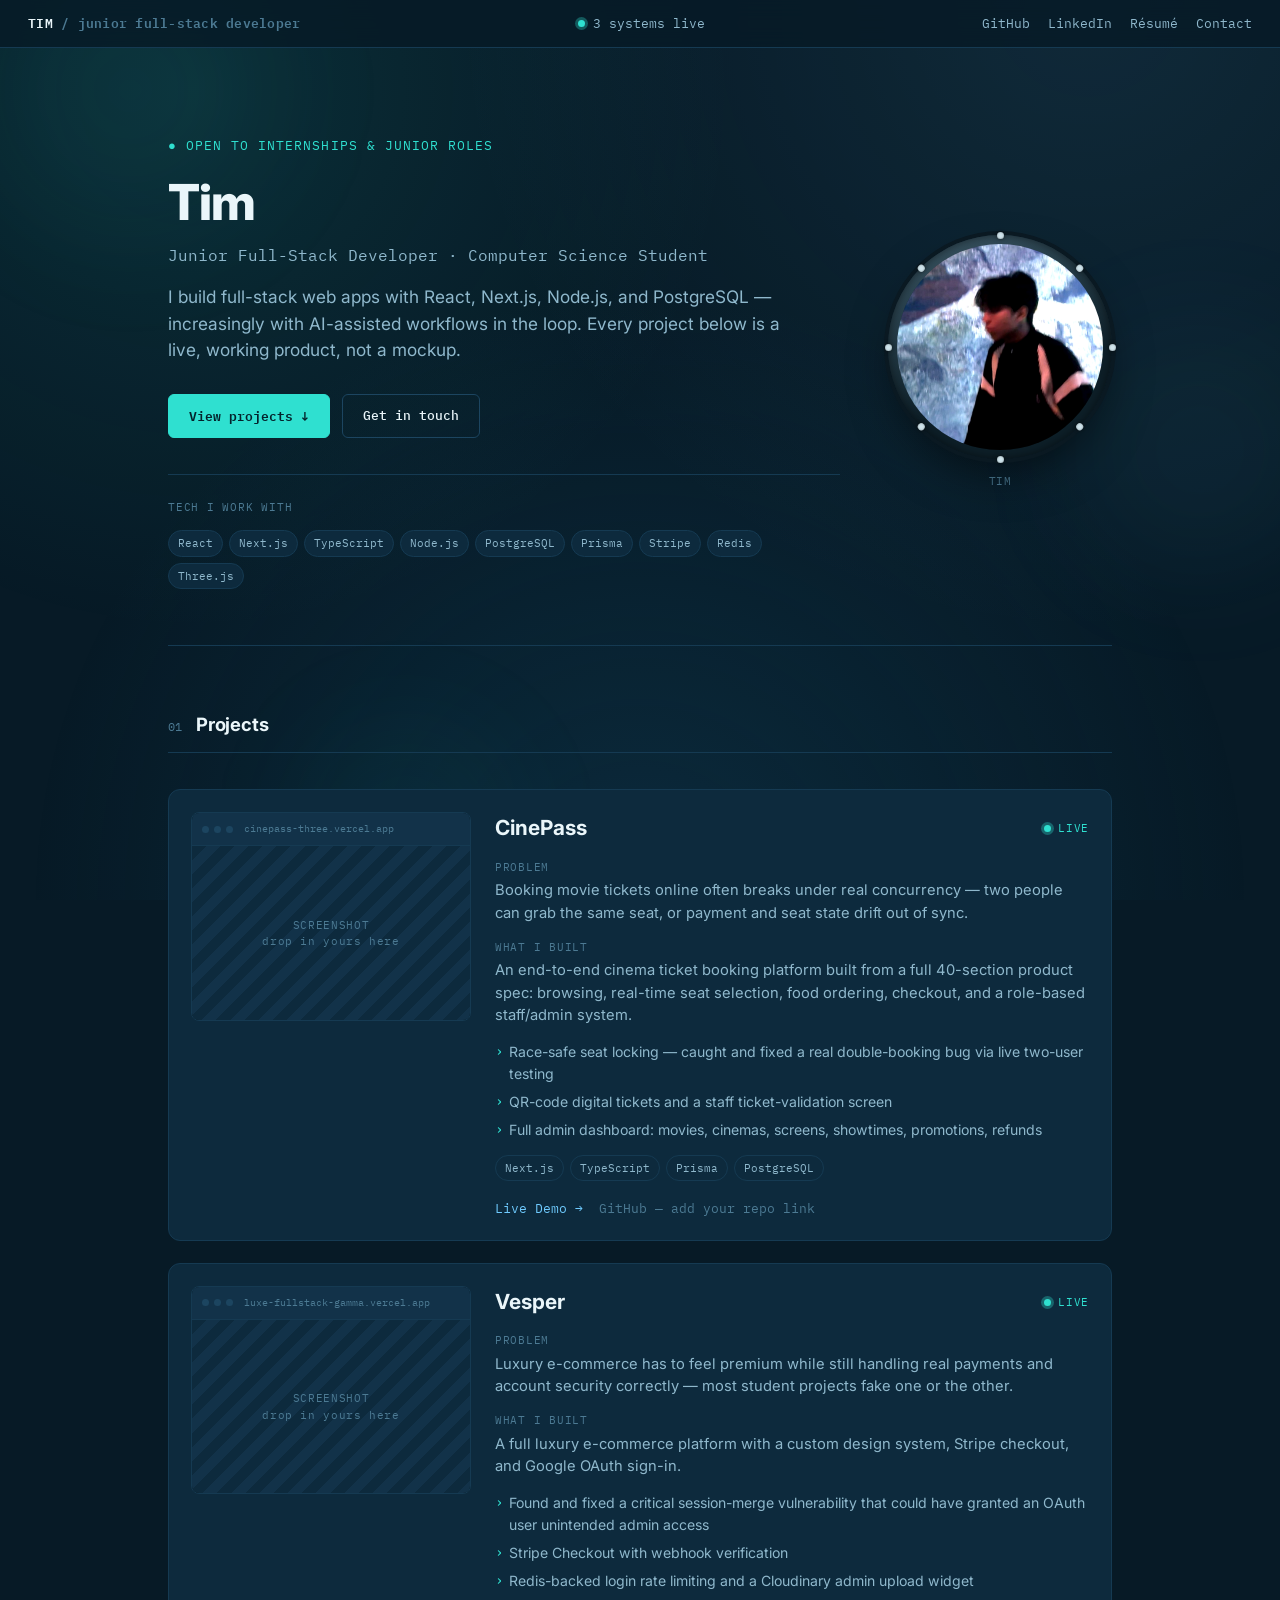
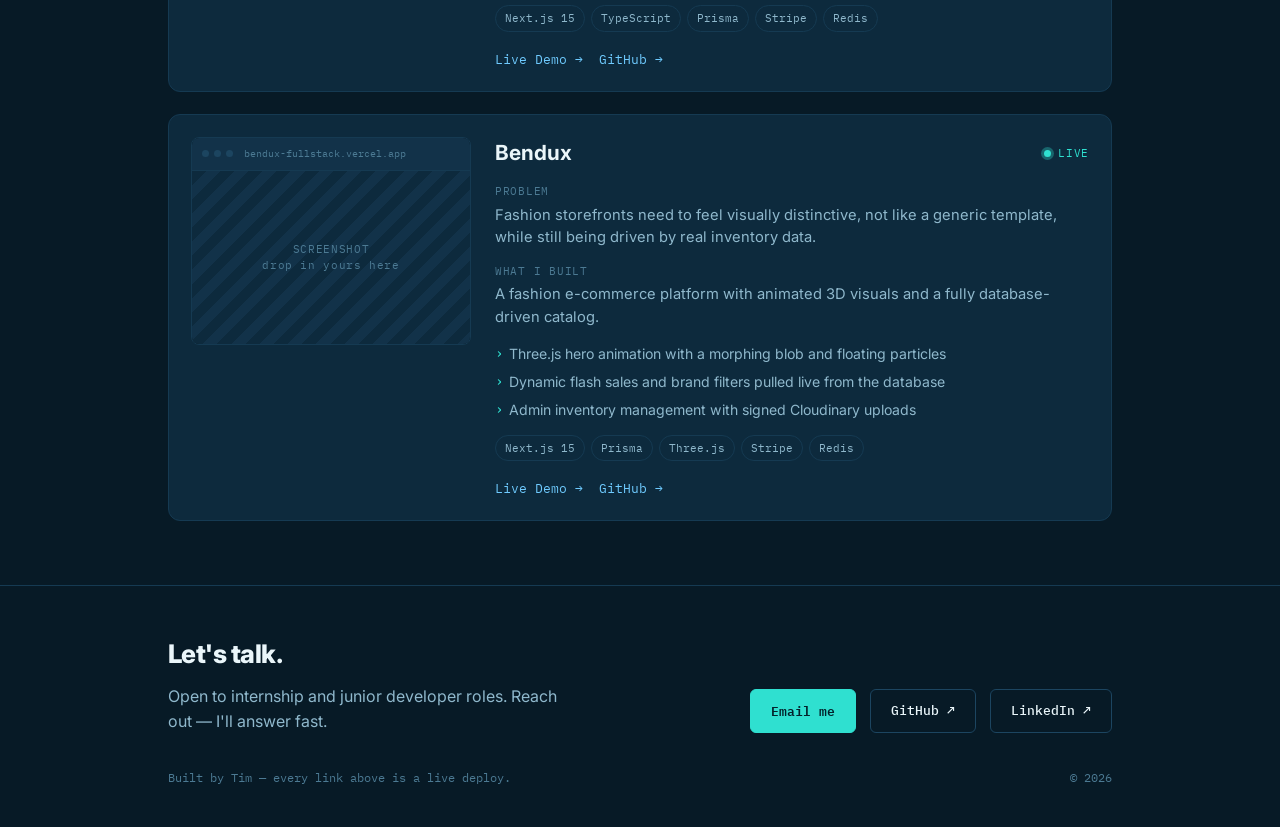
==== index.html @ 7d0b196b "Add files via upload" ====
<!DOCTYPE html>
<html lang="en">
<head>
<meta charset="UTF-8">
<meta name="viewport" content="width=device-width, initial-scale=1.0">
<title>Tim — Junior Full-Stack Developer</title>
<link rel="preconnect" href="https://fonts.googleapis.com">
<link rel="preconnect" href="https://fonts.gstatic.com" crossorigin>
<link href="https://fonts.googleapis.com/css2?family=IBM+Plex+Mono:wght@400;500;600;700&family=Inter:wght@400;500;600;700;800&display=swap" rel="stylesheet">
<style>
  :root{
    --bg:#071A26;
    --surface:#0D2A3D;
    --surface-2:#123249;
    --border:#1C4560;
    --border-soft:#153A52;
    --text:#EAF6FA;
    --text-dim:#8FB8CC;
    --text-faint:#4C7A93;
    --live:#2FE0D0;
    --live-glow:rgba(47,224,208,.32);
    --link:#6FCBFF;
    --mono: 'IBM Plex Mono', ui-monospace, monospace;
    --sans: 'Inter', system-ui, sans-serif;
  }
  *{box-sizing:border-box; margin:0; padding:0;}
  html{scroll-behavior:smooth;}
  body{
    background:var(--bg); color:var(--text); font-family:var(--sans);
    line-height:1.55; -webkit-font-smoothing:antialiased; overflow-x:hidden;
  }
  /* ambient underwater light */
  body::before{
    content:""; position:fixed; inset:0;
    background-image:
      radial-gradient(circle at 15% 10%, rgba(47,224,208,.10), transparent 40%),
      radial-gradient(circle at 85% 0%, rgba(111,203,255,.09), transparent 45%),
      radial-gradient(circle at 50% 100%, rgba(18,73,102,.35), transparent 55%);
    pointer-events:none; z-index:0;
  }
  .caustics{position:fixed; inset:0; z-index:0; pointer-events:none; opacity:.5; overflow:hidden;}
  .caustics span{
    position:absolute; border-radius:50%; filter:blur(60px);
    background:radial-gradient(circle, rgba(47,224,208,.16), transparent 70%);
  }
  .caustics span:nth-child(1){width:420px; height:420px; top:-120px; left:-80px;}
  .caustics span:nth-child(2){width:360px; height:360px; top:30%; right:-100px; background:radial-gradient(circle, rgba(111,203,255,.14), transparent 70%);}
  .caustics span:nth-child(3){width:300px; height:300px; bottom:-80px; left:20%;}
  @media (prefers-reduced-motion: no-preference){
    .caustics span{animation:drift 22s ease-in-out infinite alternate;}
    .caustics span:nth-child(2){animation-duration:28s;}
    .caustics span:nth-child(3){animation-duration:18s;}
  }
  @keyframes drift{ 0%{transform:translate(0,0) scale(1);} 100%{transform:translate(30px,-40px) scale(1.08);} }

  .bubbles{position:fixed; inset:0; z-index:0; pointer-events:none; overflow:hidden;}
  .bubbles i{
    position:absolute; bottom:-40px; display:block; border-radius:50%;
    background:radial-gradient(circle at 35% 30%, rgba(255,255,255,.55), rgba(143,232,222,.08) 70%);
    border:1px solid rgba(207,244,240,.18);
    opacity:0;
  }
  @media (prefers-reduced-motion: no-preference){
    .bubbles i{animation-name:rise; animation-timing-function:ease-in; animation-iteration-count:infinite;}
  }
  @keyframes rise{
    0%{transform:translateY(0) translateX(0); opacity:0;}
    8%{opacity:.55;}
    92%{opacity:.35;}
    100%{transform:translateY(-110vh) translateX(24px); opacity:0;}
  }

  a{color:inherit; text-decoration:none;}
  .wrap{max-width:1000px; margin:0 auto; padding:0 28px;}
  ::selection{background:var(--live); color:#04222b;}
  a:focus-visible, button:focus-visible{outline:2px solid var(--live); outline-offset:3px; border-radius:4px;}

  header{
    position:sticky; top:0; z-index:20;
    background:rgba(7,26,38,.82); backdrop-filter:blur(10px);
    border-bottom:1px solid var(--border-soft);
  }
  .bar{display:flex; align-items:center; justify-content:space-between; padding:14px 28px; font-family:var(--mono); font-size:12.5px; gap:16px;}
  .bar-id{color:var(--text); font-weight:600; letter-spacing:.02em;}
  .bar-id span{color:var(--text-faint);}
  .bar-status{display:flex; align-items:center; gap:8px; color:var(--text-dim); white-space:nowrap;}
  .dot{width:7px; height:7px; border-radius:50%; background:var(--live); box-shadow:0 0 0 3px var(--live-glow); flex:none;}
  @media (prefers-reduced-motion: no-preference){ .dot.pulse{animation:pulse 2.2s ease-in-out infinite;} }
  @keyframes pulse{0%,100%{box-shadow:0 0 0 3px var(--live-glow);} 50%{box-shadow:0 0 0 6px transparent;}}
  .bar-links{display:flex; gap:18px;}
  .bar-links a{color:var(--text-dim); transition:color .15s;}
  .bar-links a:hover{color:var(--live);}
  @media (max-width:640px){ .bar{flex-wrap:wrap;} .bar-status{order:3; width:100%; font-size:11.5px;} }

  .hero{
    position:relative; z-index:1; padding:88px 0 56px; border-bottom:1px solid var(--border-soft);
    display:grid; grid-template-columns:1fr auto; gap:48px; align-items:center;
  }
  @media (max-width:820px){ .hero{grid-template-columns:1fr; text-align:center;} .hero-photo{order:-1;} }
  .eyebrow{font-family:var(--mono); font-size:13px; color:var(--live); letter-spacing:.08em; text-transform:uppercase; margin-bottom:18px;}
  h1{font-weight:800; font-size:clamp(2rem, 4.6vw, 3.1rem); line-height:1.1; letter-spacing:-.02em; max-width:18ch;}
  @media (max-width:820px){ h1{max-width:none;} }
  .role{font-family:var(--mono); font-size:1rem; color:var(--text-dim); margin-top:14px;}
  .hero p.lede{margin-top:16px; max-width:58ch; font-size:clamp(1rem, 1.5vw, 1.08rem); color:var(--text-dim);}
  @media (max-width:820px){ .hero p.lede{margin-left:auto; margin-right:auto;} }
  .hero-cta{margin-top:30px; display:flex; gap:12px; flex-wrap:wrap;}
  @media (max-width:820px){ .hero-cta{justify-content:center;} }
  .btn{font-family:var(--mono); font-size:13px; font-weight:500; padding:11px 20px; border-radius:6px; border:1px solid var(--border); transition:border-color .15s, transform .15s, background .15s; display:inline-flex; align-items:center; gap:8px;}
  .btn.primary{background:var(--live); color:#04222b; border-color:var(--live); font-weight:600;}
  .btn.primary:hover{transform:translateY(-1px); box-shadow:0 6px 20px -6px var(--live-glow);}
  .btn.ghost{color:var(--text);}
  .btn.ghost:hover{border-color:var(--live); color:var(--live);}
  .tech-strip{margin-top:36px; padding-top:24px; border-top:1px solid var(--border-soft); display:flex; align-items:center; gap:14px; flex-wrap:wrap;}
  @media (max-width:820px){ .tech-strip{justify-content:center;} }
  .tech-strip .tag{font-family:var(--mono); font-size:11px; color:var(--text-faint); text-transform:uppercase; letter-spacing:.07em;}
  .chips{display:flex; flex-wrap:wrap; gap:6px;}
  .chip{font-family:var(--mono); font-size:10.5px; color:var(--text-dim); background:var(--surface); border:1px solid var(--border-soft); padding:4px 9px; border-radius:20px;}

  /* ---------- porthole photo ---------- */
  .hero-photo{position:relative; justify-self:center;}
  .porthole{
    width:224px; height:224px; border-radius:50%; position:relative;
    background:linear-gradient(160deg,#3c5866,#0d1f28 65%);
    padding:9px; box-shadow:0 0 0 4px #0a1922, 0 20px 50px -14px rgba(0,0,0,.65), inset 0 0 10px rgba(0,0,0,.5);
  }
  .porthole img{
    width:100%; height:100%; border-radius:50%; object-fit:cover; display:block;
    box-shadow:inset 0 0 34px rgba(0,10,14,.55);
    filter:saturate(1.05) contrast(1.03);
  }
  .rivets{position:absolute; inset:0;}
  .rivets i{
    position:absolute; top:50%; left:50%; width:7px; height:7px; margin:-3.5px;
    border-radius:50%; background:#cfe4ec; box-shadow:0 0 4px rgba(0,0,0,.5), inset 0 0 2px rgba(0,0,0,.4);
  }
  .photo-caption{text-align:center; margin-top:14px; font-family:var(--mono); font-size:11px; color:var(--text-faint); letter-spacing:.06em; text-transform:uppercase;}

  section{position:relative; z-index:1; padding:64px 0;}
  .section-head{display:flex; align-items:baseline; gap:14px; margin-bottom:36px; padding-bottom:14px; border-bottom:1px solid var(--border-soft);}
  .section-head .tag{font-family:var(--mono); font-size:12px; color:var(--text-faint);}
  .section-head h2{font-size:1.15rem; font-weight:700; letter-spacing:-.01em;}

  .grid{display:flex; flex-direction:column; gap:22px;}
  .card{
    background:var(--surface); border:1px solid var(--border-soft); border-radius:12px;
    padding:22px; display:grid; grid-template-columns:280px 1fr; gap:24px;
    opacity:0; transform:translateY(14px); transition:border-color .2s, background .2s;
  }
  .card.in{opacity:1; transform:none; transition:opacity .5s ease, transform .5s ease;}
  .card:hover{border-color:#245a7d;}
  @media (max-width:760px){ .card{grid-template-columns:1fr;} }

  .shot{border:1px solid var(--border-soft); border-radius:8px; overflow:hidden; background:var(--bg); align-self:start;}
  .shot-bar{display:flex; align-items:center; gap:5px; padding:8px 10px; background:var(--surface-2); border-bottom:1px solid var(--border-soft);}
  .shot-dot{width:7px; height:7px; border-radius:50%; background:var(--border);}
  .shot-url{font-family:var(--mono); font-size:10px; color:var(--text-faint); margin-left:6px; overflow:hidden; text-overflow:ellipsis; white-space:nowrap;}
  .shot-body{aspect-ratio:16/10; background:repeating-linear-gradient(135deg, var(--surface) 0 10px, var(--surface-2) 10px 20px); display:flex; align-items:center; justify-content:center; text-align:center; padding:12px;}
  .shot-label{font-family:var(--mono); font-size:10.5px; color:var(--text-faint); letter-spacing:.06em;}

  .card-body{display:flex; flex-direction:column; gap:14px;}
  .card-top{display:flex; align-items:center; justify-content:space-between; gap:10px;}
  .card-top h3{font-size:1.3rem; font-weight:700;}
  .status-pill{display:flex; align-items:center; gap:7px; font-family:var(--mono); font-size:10.5px; letter-spacing:.06em; color:var(--live); text-transform:uppercase;}
  .field-label{font-family:var(--mono); font-size:10.5px; color:var(--text-faint); text-transform:uppercase; letter-spacing:.07em; display:block; margin-bottom:4px;}
  .field p{color:var(--text-dim); font-size:.92rem;}
  .features{list-style:none; display:flex; flex-direction:column; gap:6px;}
  .features li{font-size:.88rem; color:var(--text-dim); padding-left:14px; position:relative;}
  .features li::before{content:"›"; position:absolute; left:0; color:var(--live); font-family:var(--mono);}
  .card-links{display:flex; gap:16px; margin-top:4px; font-family:var(--mono); font-size:12.5px;}
  .card-links a{color:var(--link); display:inline-flex; align-items:center; gap:5px;}
  .card-links a:hover{text-decoration:underline;}
  .card-links .muted{color:var(--text-faint); font-style:normal;}

  footer{border-top:1px solid var(--border-soft); padding:48px 0 40px; position:relative; z-index:1;}
  .footer-inner{display:flex; justify-content:space-between; align-items:flex-end; gap:20px; flex-wrap:wrap;}
  footer h2{font-size:1.6rem; font-weight:800; letter-spacing:-.02em;}
  footer p{color:var(--text-dim); margin-top:10px; max-width:40ch;}
  .footer-links{display:flex; gap:14px; flex-wrap:wrap;}
  .footer-note{margin-top:36px; font-family:var(--mono); font-size:11.5px; color:var(--text-faint); display:flex; justify-content:space-between; flex-wrap:wrap; gap:8px;}
</style>
</head>
<body>

<div class="caustics" aria-hidden="true"><span></span><span></span><span></span></div>
<div class="bubbles" aria-hidden="true">
  <i style="left:6%; width:10px; height:10px; animation-duration:11s; animation-delay:0s;"></i>
  <i style="left:16%; width:6px; height:6px; animation-duration:9s; animation-delay:1.5s;"></i>
  <i style="left:28%; width:13px; height:13px; animation-duration:14s; animation-delay:.5s;"></i>
  <i style="left:41%; width:8px; height:8px; animation-duration:10s; animation-delay:3s;"></i>
  <i style="left:58%; width:11px; height:11px; animation-duration:13s; animation-delay:2s;"></i>
  <i style="left:71%; width:7px; height:7px; animation-duration:9.5s; animation-delay:4.5s;"></i>
  <i style="left:83%; width:14px; height:14px; animation-duration:15s; animation-delay:1s;"></i>
  <i style="left:92%; width:6px; height:6px; animation-duration:8.5s; animation-delay:3.5s;"></i>
</div>

<header>
  <div class="bar">
    <div class="bar-id">TIM <span>/ junior full-stack developer</span></div>
    <div class="bar-status"><span class="dot pulse"></span> 3 systems live</div>
    <div class="bar-links">
      <a href="https://github.com/thaw5808-arch" target="_blank" rel="noopener">GitHub</a>
      <a href="#" title="Add your LinkedIn URL here">LinkedIn</a>
      <a href="#" title="Add a link to your résumé PDF here">Résumé</a>
      <a href="mailto:you@example.com">Contact</a>
    </div>
  </div>
</header>

<main class="wrap">

  <section class="hero">
    <div>
      <div class="eyebrow">● open to internships &amp; junior roles</div>
      <h1>Tim</h1>
      <div class="role">Junior Full-Stack Developer · Computer Science Student</div>
      <p class="lede">I build full-stack web apps with React, Next.js, Node.js, and PostgreSQL — increasingly with AI-assisted workflows in the loop. Every project below is a live, working product, not a mockup.</p>
      <div class="hero-cta">
        <a class="btn primary" href="#projects">View projects ↓</a>
        <a class="btn ghost" href="mailto:you@example.com">Get in touch</a>
      </div>
      <div class="tech-strip">
        <span class="tag">Tech I work with</span>
        <div class="chips">
          <span class="chip">React</span><span class="chip">Next.js</span><span class="chip">TypeScript</span>
          <span class="chip">Node.js</span><span class="chip">PostgreSQL</span><span class="chip">Prisma</span>
          <span class="chip">Stripe</span><span class="chip">Redis</span><span class="chip">Three.js</span>
        </div>
      </div>
    </div>
    <div class="hero-photo">
      <div class="porthole">
        <img src="[data-uri]" alt="Tim">
        <div class="rivets">
          <i style="transform:rotate(0deg) translate(112px);"></i>
          <i style="transform:rotate(45deg) translate(112px);"></i>
          <i style="transform:rotate(90deg) translate(112px);"></i>
          <i style="transform:rotate(135deg) translate(112px);"></i>
          <i style="transform:rotate(180deg) translate(112px);"></i>
          <i style="transform:rotate(225deg) translate(112px);"></i>
          <i style="transform:rotate(270deg) translate(112px);"></i>
          <i style="transform:rotate(315deg) translate(112px);"></i>
        </div>
      </div>
      <div class="photo-caption">Tim</div>
    </div>
  </section>

  <section id="projects">
    <div class="section-head">
      <span class="tag">01</span>
      <h2>Projects</h2>
    </div>
    <div class="grid">

      <article class="card">
        <div class="shot">
          <div class="shot-bar"><span class="shot-dot"></span><span class="shot-dot"></span><span class="shot-dot"></span><span class="shot-url">cinepass-three.vercel.app</span></div>
          <div class="shot-body"><span class="shot-label">SCREENSHOT<br>drop in yours here</span></div>
        </div>
        <div class="card-body">
          <div class="card-top"><h3>CinePass</h3><span class="status-pill"><span class="dot"></span>Live</span></div>
          <div class="field"><span class="field-label">Problem</span><p>Booking movie tickets online often breaks under real concurrency — two people can grab the same seat, or payment and seat state drift out of sync.</p></div>
          <div class="field"><span class="field-label">What I built</span><p>An end-to-end cinema ticket booking platform built from a full 40-section product spec: browsing, real-time seat selection, food ordering, checkout, and a role-based staff/admin system.</p></div>
          <ul class="features">
            <li>Race-safe seat locking — caught and fixed a real double-booking bug via live two-user testing</li>
            <li>QR-code digital tickets and a staff ticket-validation screen</li>
            <li>Full admin dashboard: movies, cinemas, screens, showtimes, promotions, refunds</li>
          </ul>
          <div class="chips"><span class="chip">Next.js</span><span class="chip">TypeScript</span><span class="chip">Prisma</span><span class="chip">PostgreSQL</span></div>
          <div class="card-links">
            <a href="https://cinepass-three.vercel.app" target="_blank" rel="noopener">Live Demo →</a>
            <span class="muted">GitHub — add your repo link</span>
          </div>
        </div>
      </article>

      <article class="card">
        <div class="shot">
          <div class="shot-bar"><span class="shot-dot"></span><span class="shot-dot"></span><span class="shot-dot"></span><span class="shot-url">luxe-fullstack-gamma.vercel.app</span></div>
          <div class="shot-body"><span class="shot-label">SCREENSHOT<br>drop in yours here</span></div>
        </div>
        <div class="card-body">
          <div class="card-top"><h3>Vesper</h3><span class="status-pill"><span class="dot"></span>Live</span></div>
          <div class="field"><span class="field-label">Problem</span><p>Luxury e-commerce has to feel premium while still handling real payments and account security correctly — most student projects fake one or the other.</p></div>
          <div class="field"><span class="field-label">What I built</span><p>A full luxury e-commerce platform with a custom design system, Stripe checkout, and Google OAuth sign-in.</p></div>
          <ul class="features">
            <li>Found and fixed a critical session-merge vulnerability that could have granted an OAuth user unintended admin access</li>
            <li>Stripe Checkout with webhook verification</li>
            <li>Redis-backed login rate limiting and a Cloudinary admin upload widget</li>
          </ul>
          <div class="chips"><span class="chip">Next.js 15</span><span class="chip">TypeScript</span><span class="chip">Prisma</span><span class="chip">Stripe</span><span class="chip">Redis</span></div>
          <div class="card-links">
            <a href="https://luxe-fullstack-gamma.vercel.app" target="_blank" rel="noopener">Live Demo →</a>
            <a href="https://github.com/thaw5808-arch/luxe-fullstack" target="_blank" rel="noopener">GitHub →</a>
          </div>
        </div>
      </article>

      <article class="card">
        <div class="shot">
          <div class="shot-bar"><span class="shot-dot"></span><span class="shot-dot"></span><span class="shot-dot"></span><span class="shot-url">bendux-fullstack.vercel.app</span></div>
          <div class="shot-body"><span class="shot-label">SCREENSHOT<br>drop in yours here</span></div>
        </div>
        <div class="card-body">
          <div class="card-top"><h3>Bendux</h3><span class="status-pill"><span class="dot"></span>Live</span></div>
          <div class="field"><span class="field-label">Problem</span><p>Fashion storefronts need to feel visually distinctive, not like a generic template, while still being driven by real inventory data.</p></div>
          <div class="field"><span class="field-label">What I built</span><p>A fashion e-commerce platform with animated 3D visuals and a fully database-driven catalog.</p></div>
          <ul class="features">
            <li>Three.js hero animation with a morphing blob and floating particles</li>
            <li>Dynamic flash sales and brand filters pulled live from the database</li>
            <li>Admin inventory management with signed Cloudinary uploads</li>
          </ul>
          <div class="chips"><span class="chip">Next.js 15</span><span class="chip">Prisma</span><span class="chip">Three.js</span><span class="chip">Stripe</span><span class="chip">Redis</span></div>
          <div class="card-links">
            <a href="https://bendux-fullstack.vercel.app" target="_blank" rel="noopener">Live Demo →</a>
            <a href="https://github.com/thaw5808-arch/bendux-fullstack" target="_blank" rel="noopener">GitHub →</a>
          </div>
        </div>
      </article>

    </div>
  </section>

</main>

<footer>
  <div class="wrap">
    <div class="footer-inner">
      <div>
        <h2>Let's talk.</h2>
        <p>Open to internship and junior developer roles. Reach out — I'll answer fast.</p>
      </div>
      <div class="footer-links">
        <a class="btn primary" href="mailto:you@example.com">Email me</a>
        <a class="btn ghost" href="https://github.com/thaw5808-arch" target="_blank" rel="noopener">GitHub ↗</a>
        <a class="btn ghost" href="#" title="Add your LinkedIn URL here">LinkedIn ↗</a>
      </div>
    </div>
    <div class="footer-note">
      <span>Built by Tim — every link above is a live deploy.</span>
      <span>© 2026</span>
    </div>
  </div>
</footer>

<script>
  const prefersReduced = window.matchMedia('(prefers-reduced-motion: reduce)').matches;
  const cards = document.querySelectorAll('.card');
  if (prefersReduced) {
    cards.forEach(c => c.classList.add('in'));
  } else {
    const io = new IntersectionObserver((entries) => {
      entries.forEach(entry => {
        if (entry.isIntersecting) { entry.target.classList.add('in'); io.unobserve(entry.target); }
      });
    }, { threshold: 0.12 });
    cards.forEach((c, i) => { c.style.transitionDelay = i * 70 + 'ms'; io.observe(c); });
  }
</script>

</body>
</html>
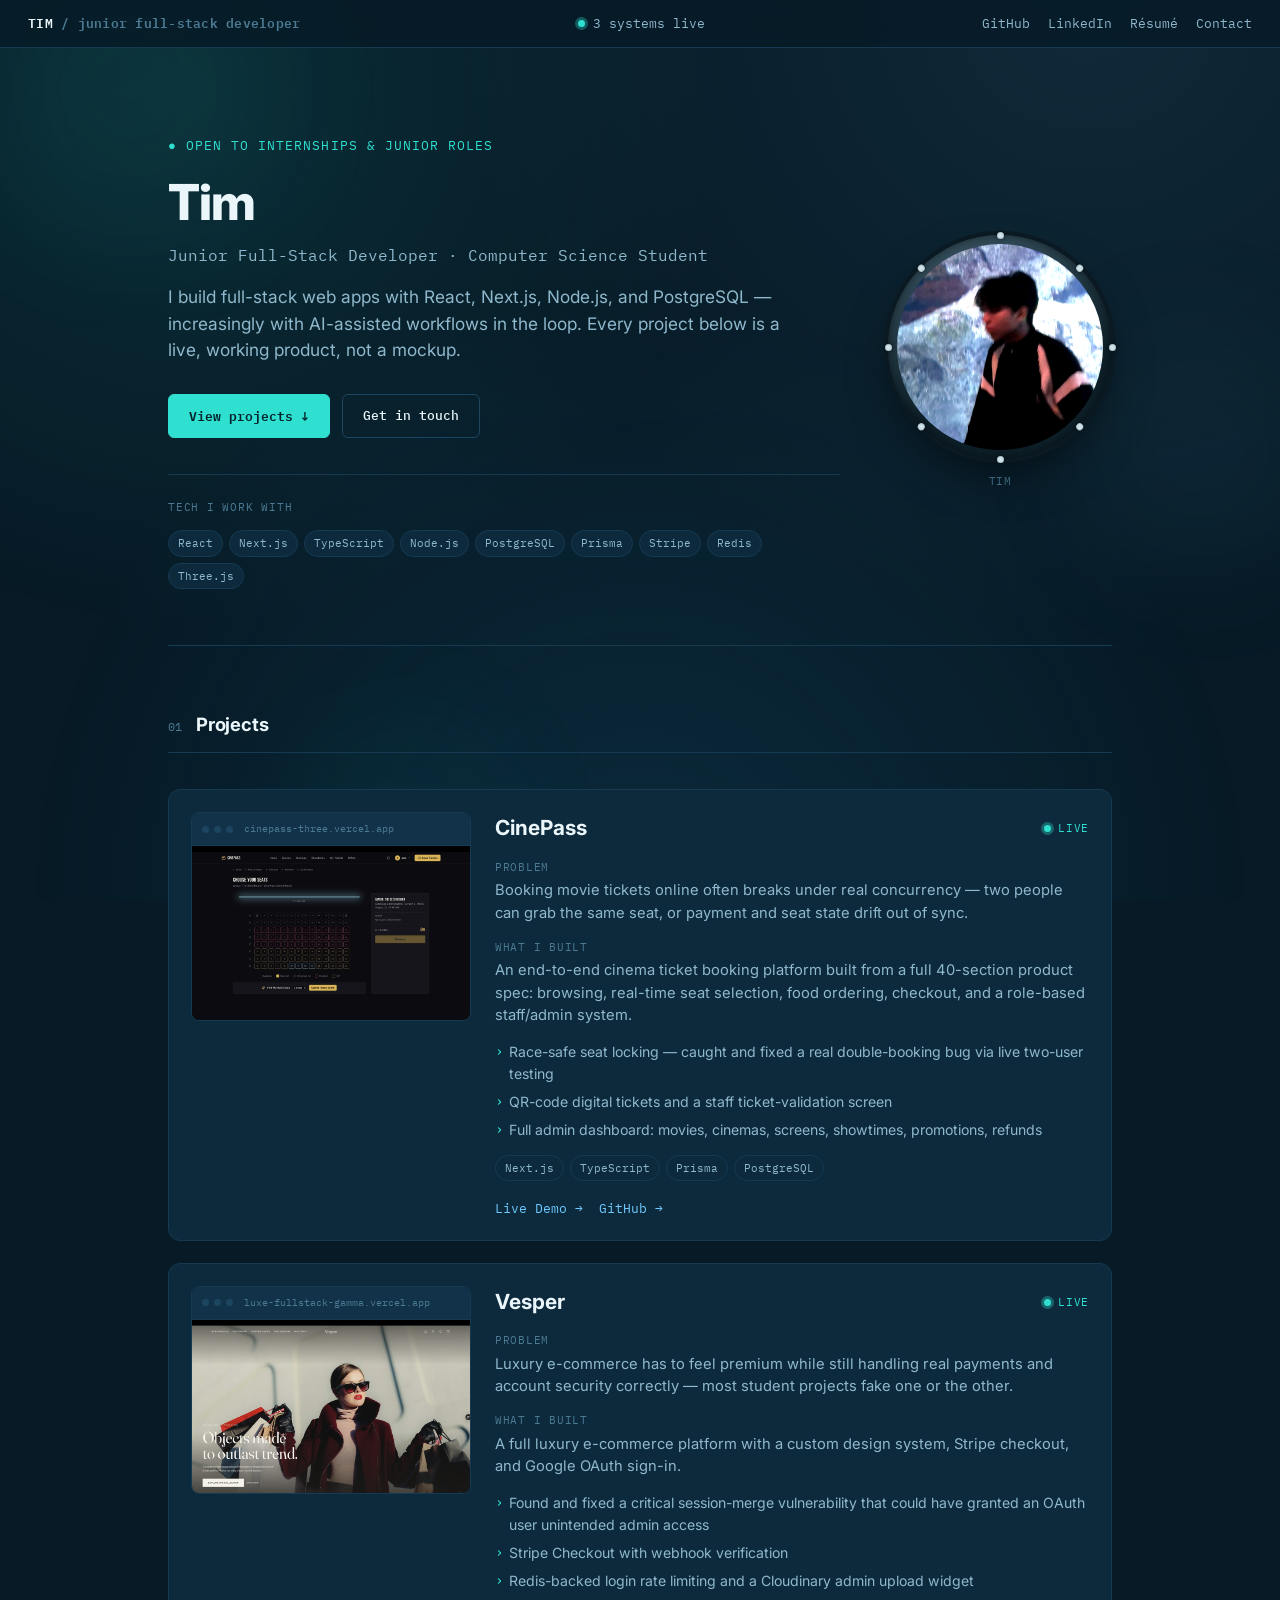
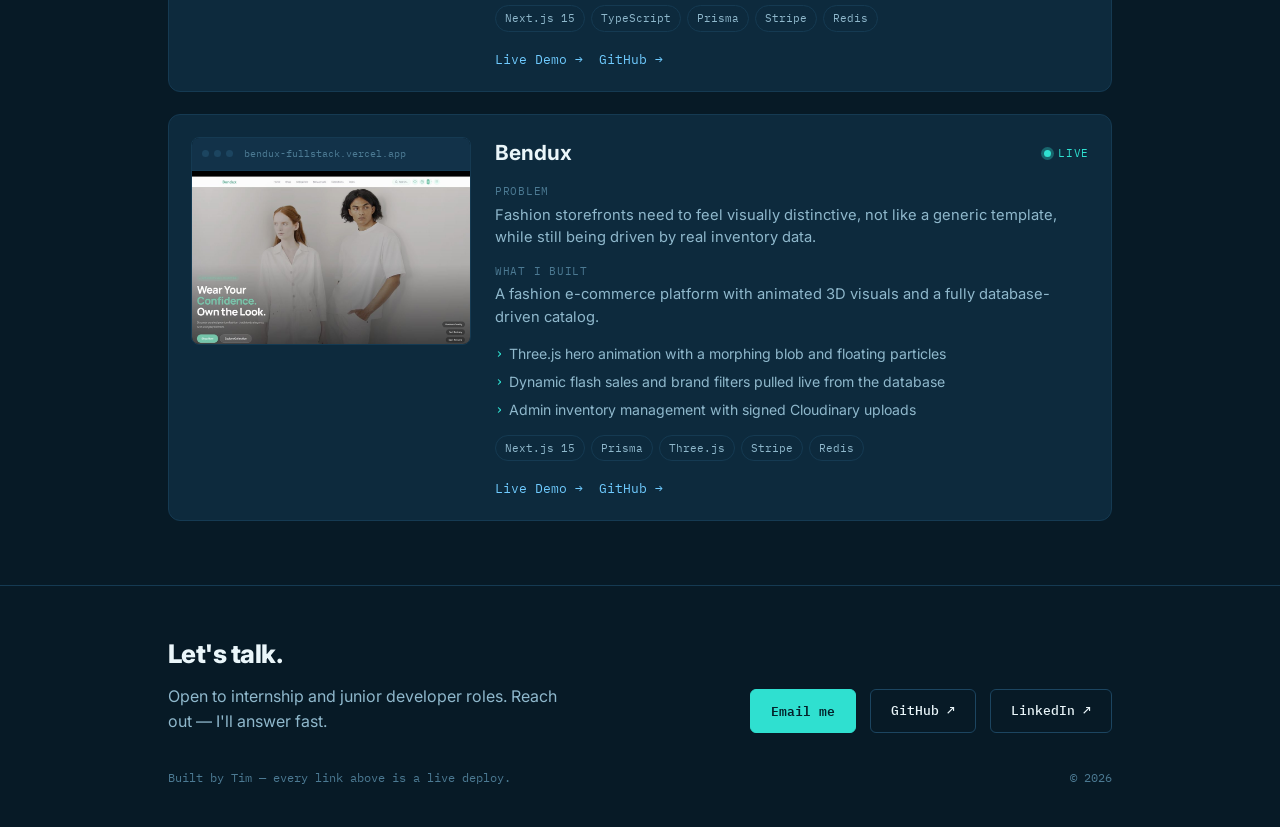
==== commit bc49ac73: "Add files via upload" ====
--- a/index.html
+++ b/index.html
@@ -255,7 +255,7 @@
       <article class="card">
         <div class="shot">
           <div class="shot-bar"><span class="shot-dot"></span><span class="shot-dot"></span><span class="shot-dot"></span><span class="shot-url">cinepass-three.vercel.app</span></div>
-          <div class="shot-body"><span class="shot-label">SCREENSHOT<br>drop in yours here</span></div>
+          <div class="shot-body" style="padding:0;"><img src="[data-uri]" alt="cinepass screenshot" style="width:100%;height:100%;object-fit:cover;display:block;"></div>
         </div>
         <div class="card-body">
           <div class="card-top"><h3>CinePass</h3><span class="status-pill"><span class="dot"></span>Live</span></div>
@@ -269,7 +269,7 @@
           <div class="chips"><span class="chip">Next.js</span><span class="chip">TypeScript</span><span class="chip">Prisma</span><span class="chip">PostgreSQL</span></div>
           <div class="card-links">
             <a href="https://cinepass-three.vercel.app" target="_blank" rel="noopener">Live Demo →</a>
-            <span class="muted">GitHub — add your repo link</span>
+            <a href="https://github.com/thaw5808-arch/cinepass" target="_blank" rel="noopener">GitHub →</a>
           </div>
         </div>
       </article>
@@ -277,7 +277,7 @@
       <article class="card">
         <div class="shot">
           <div class="shot-bar"><span class="shot-dot"></span><span class="shot-dot"></span><span class="shot-dot"></span><span class="shot-url">luxe-fullstack-gamma.vercel.app</span></div>
-          <div class="shot-body"><span class="shot-label">SCREENSHOT<br>drop in yours here</span></div>
+          <div class="shot-body" style="padding:0;"><img src="[data-uri]" alt="vesper screenshot" style="width:100%;height:100%;object-fit:cover;display:block;"></div>
         </div>
         <div class="card-body">
           <div class="card-top"><h3>Vesper</h3><span class="status-pill"><span class="dot"></span>Live</span></div>
@@ -299,7 +299,7 @@
       <article class="card">
         <div class="shot">
           <div class="shot-bar"><span class="shot-dot"></span><span class="shot-dot"></span><span class="shot-dot"></span><span class="shot-url">bendux-fullstack.vercel.app</span></div>
-          <div class="shot-body"><span class="shot-label">SCREENSHOT<br>drop in yours here</span></div>
+          <div class="shot-body" style="padding:0;"><img src="[data-uri]" alt="bendux screenshot" style="width:100%;height:100%;object-fit:cover;display:block;"></div>
         </div>
         <div class="card-body">
           <div class="card-top"><h3>Bendux</h3><span class="status-pill"><span class="dot"></span>Live</span></div>
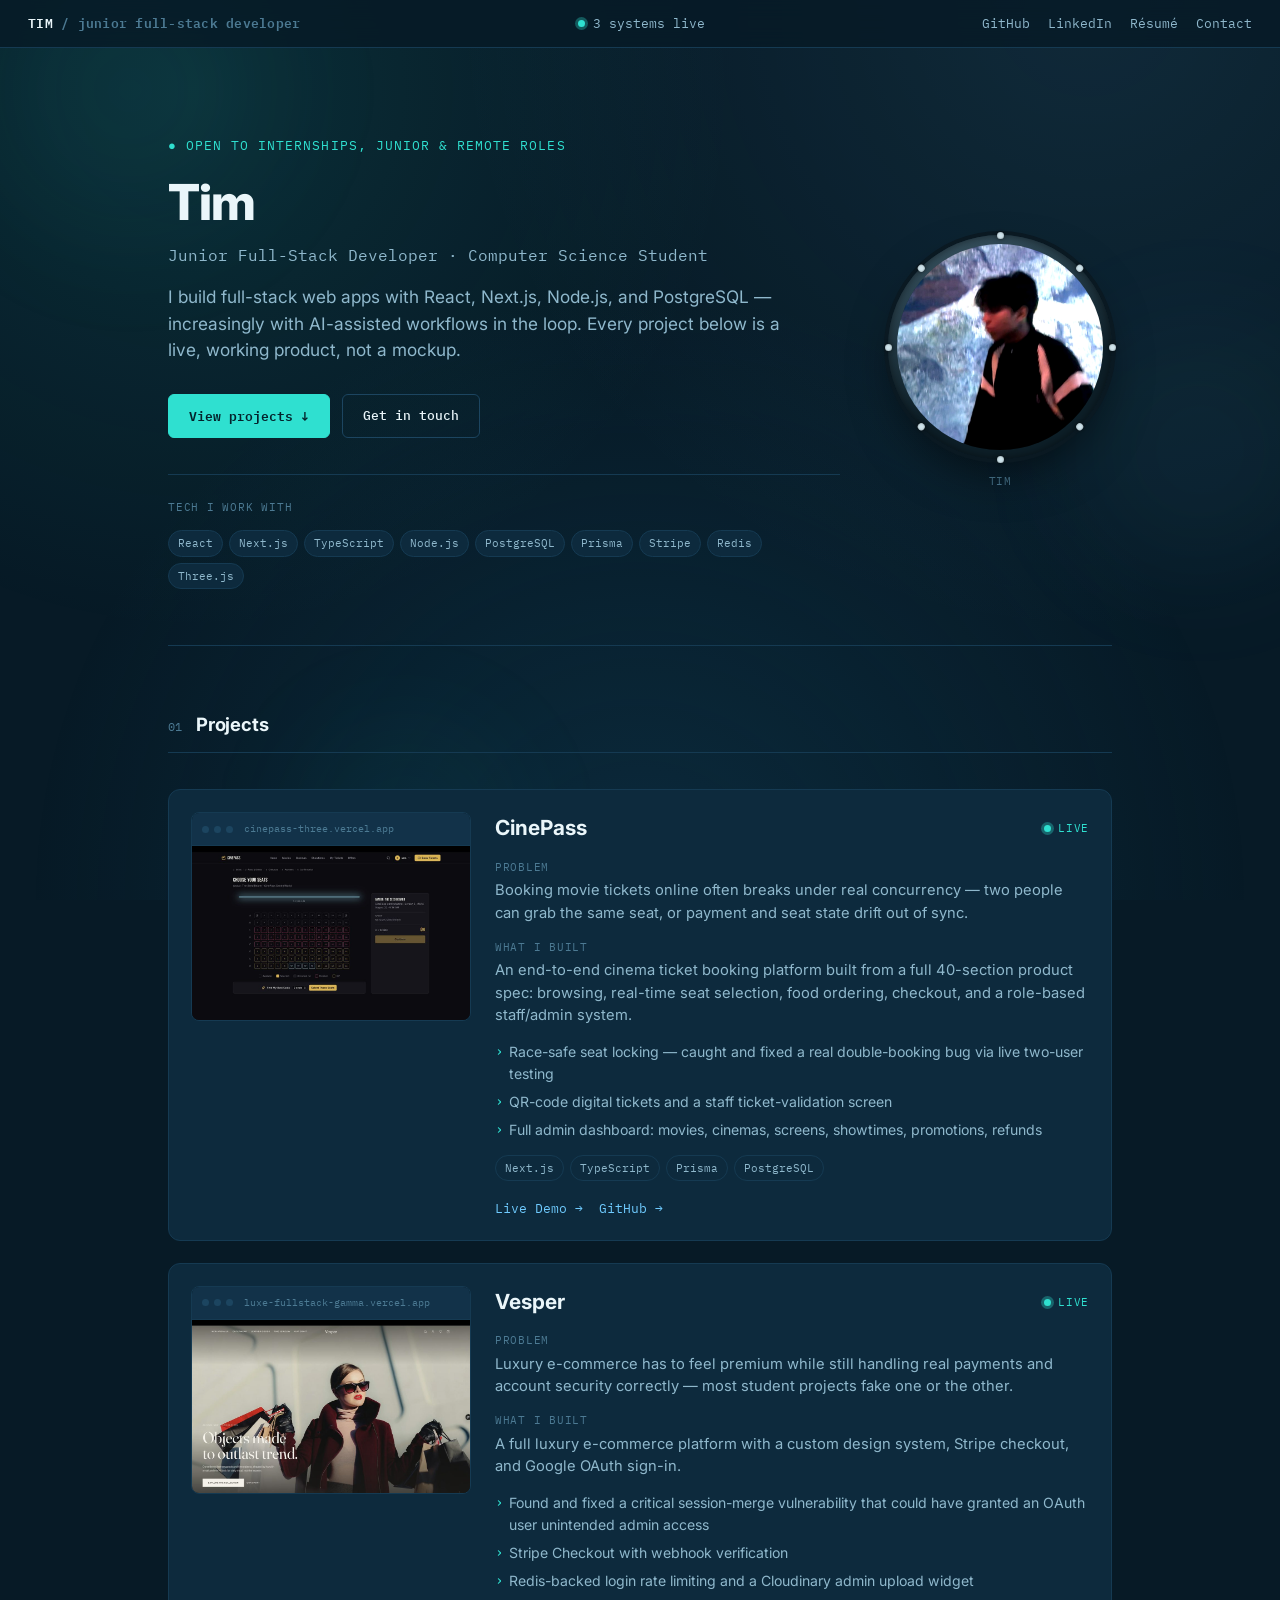
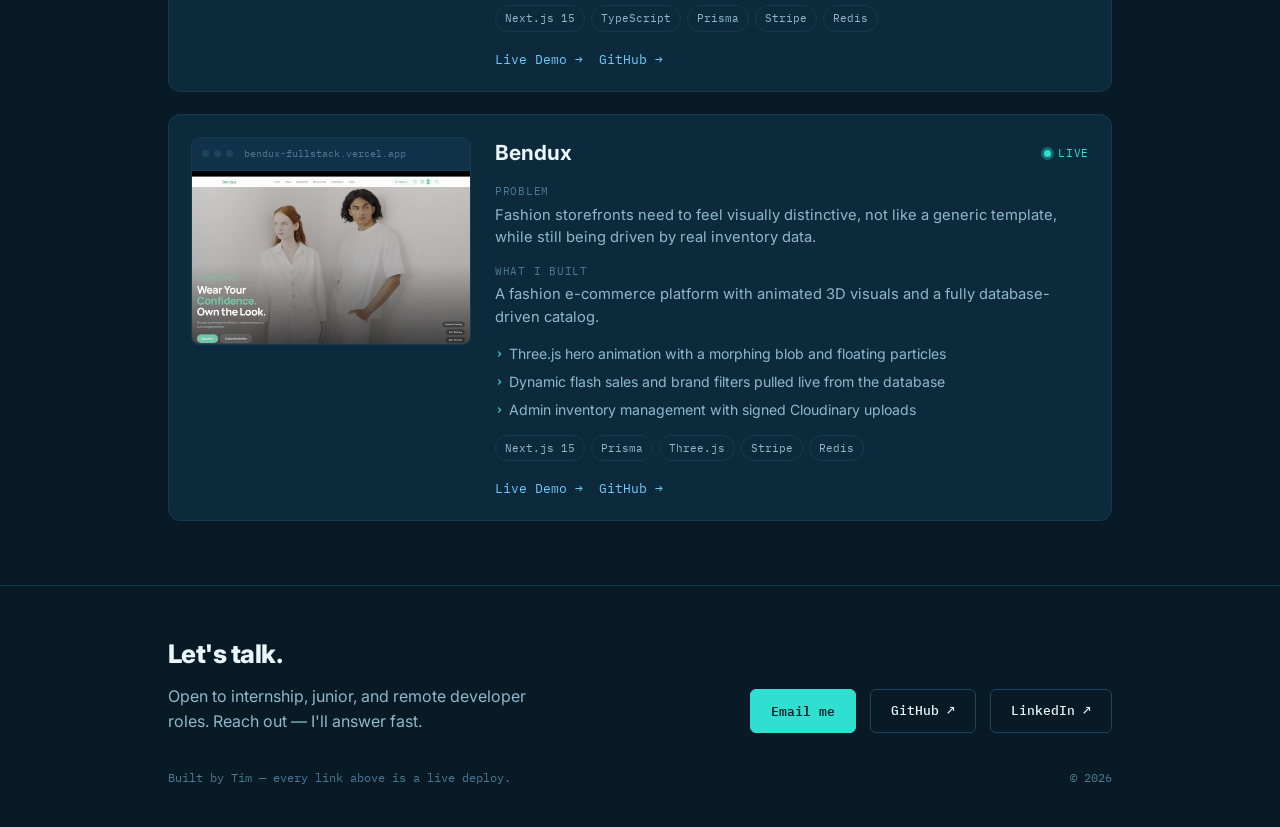
==== commit 4ebda2b0: "Add files via upload" ====
--- a/index.html
+++ b/index.html
@@ -4,6 +4,18 @@
 <meta charset="UTF-8">
 <meta name="viewport" content="width=device-width, initial-scale=1.0">
 <title>Tim — Junior Full-Stack Developer</title>
+<meta name="description" content="Junior Full-Stack Developer · Computer Science Student. React, Next.js, TypeScript, PostgreSQL — live production projects, not mockups.">
+<meta property="og:type" content="website">
+<meta property="og:title" content="Tim — Junior Full-Stack Developer">
+<meta property="og:description" content="Junior Full-Stack Developer · Computer Science Student. React, Next.js, TypeScript, PostgreSQL — live production projects, not mockups.">
+<meta property="og:url" content="https://thaw5808-arch.github.io/portfolio/">
+<meta property="og:image" content="https://thaw5808-arch.github.io/portfolio/og-image.png">
+<meta property="og:image:width" content="1200">
+<meta property="og:image:height" content="630">
+<meta name="twitter:card" content="summary_large_image">
+<meta name="twitter:title" content="Tim — Junior Full-Stack Developer">
+<meta name="twitter:description" content="Junior Full-Stack Developer · Computer Science Student. React, Next.js, TypeScript, PostgreSQL.">
+<meta name="twitter:image" content="https://thaw5808-arch.github.io/portfolio/og-image.png">
 <link rel="preconnect" href="https://fonts.googleapis.com">
 <link rel="preconnect" href="https://fonts.gstatic.com" crossorigin>
 <link href="https://fonts.googleapis.com/css2?family=IBM+Plex+Mono:wght@400;500;600;700&family=Inter:wght@400;500;600;700;800&display=swap" rel="stylesheet">
@@ -199,9 +211,9 @@
     <div class="bar-status"><span class="dot pulse"></span> 3 systems live</div>
     <div class="bar-links">
       <a href="https://github.com/thaw5808-arch" target="_blank" rel="noopener">GitHub</a>
-      <a href="#" title="Add your LinkedIn URL here">LinkedIn</a>
+      <a href="https://www.linkedin.com/in/thaw-zin-04751b3ba/" target="_blank" rel="noopener">LinkedIn</a>
       <a href="#" title="Add a link to your résumé PDF here">Résumé</a>
-      <a href="mailto:you@example.com">Contact</a>
+      <a href="mailto:thaw5808@gmail.com">Contact</a>
     </div>
   </div>
 </header>
@@ -210,13 +222,13 @@
 
   <section class="hero">
     <div>
-      <div class="eyebrow">● open to internships &amp; junior roles</div>
+      <div class="eyebrow">● open to internships, junior &amp; remote roles</div>
       <h1>Tim</h1>
       <div class="role">Junior Full-Stack Developer · Computer Science Student</div>
       <p class="lede">I build full-stack web apps with React, Next.js, Node.js, and PostgreSQL — increasingly with AI-assisted workflows in the loop. Every project below is a live, working product, not a mockup.</p>
       <div class="hero-cta">
         <a class="btn primary" href="#projects">View projects ↓</a>
-        <a class="btn ghost" href="mailto:you@example.com">Get in touch</a>
+        <a class="btn ghost" href="mailto:thaw5808@gmail.com">Get in touch</a>
       </div>
       <div class="tech-strip">
         <span class="tag">Tech I work with</span>
@@ -328,12 +340,12 @@
     <div class="footer-inner">
       <div>
         <h2>Let's talk.</h2>
-        <p>Open to internship and junior developer roles. Reach out — I'll answer fast.</p>
+        <p>Open to internship, junior, and remote developer roles. Reach out — I'll answer fast.</p>
       </div>
       <div class="footer-links">
-        <a class="btn primary" href="mailto:you@example.com">Email me</a>
+        <a class="btn primary" href="mailto:thaw5808@gmail.com">Email me</a>
         <a class="btn ghost" href="https://github.com/thaw5808-arch" target="_blank" rel="noopener">GitHub ↗</a>
-        <a class="btn ghost" href="#" title="Add your LinkedIn URL here">LinkedIn ↗</a>
+        <a class="btn ghost" href="https://www.linkedin.com/in/thaw-zin-04751b3ba/" target="_blank" rel="noopener">LinkedIn ↗</a>
       </div>
     </div>
     <div class="footer-note">
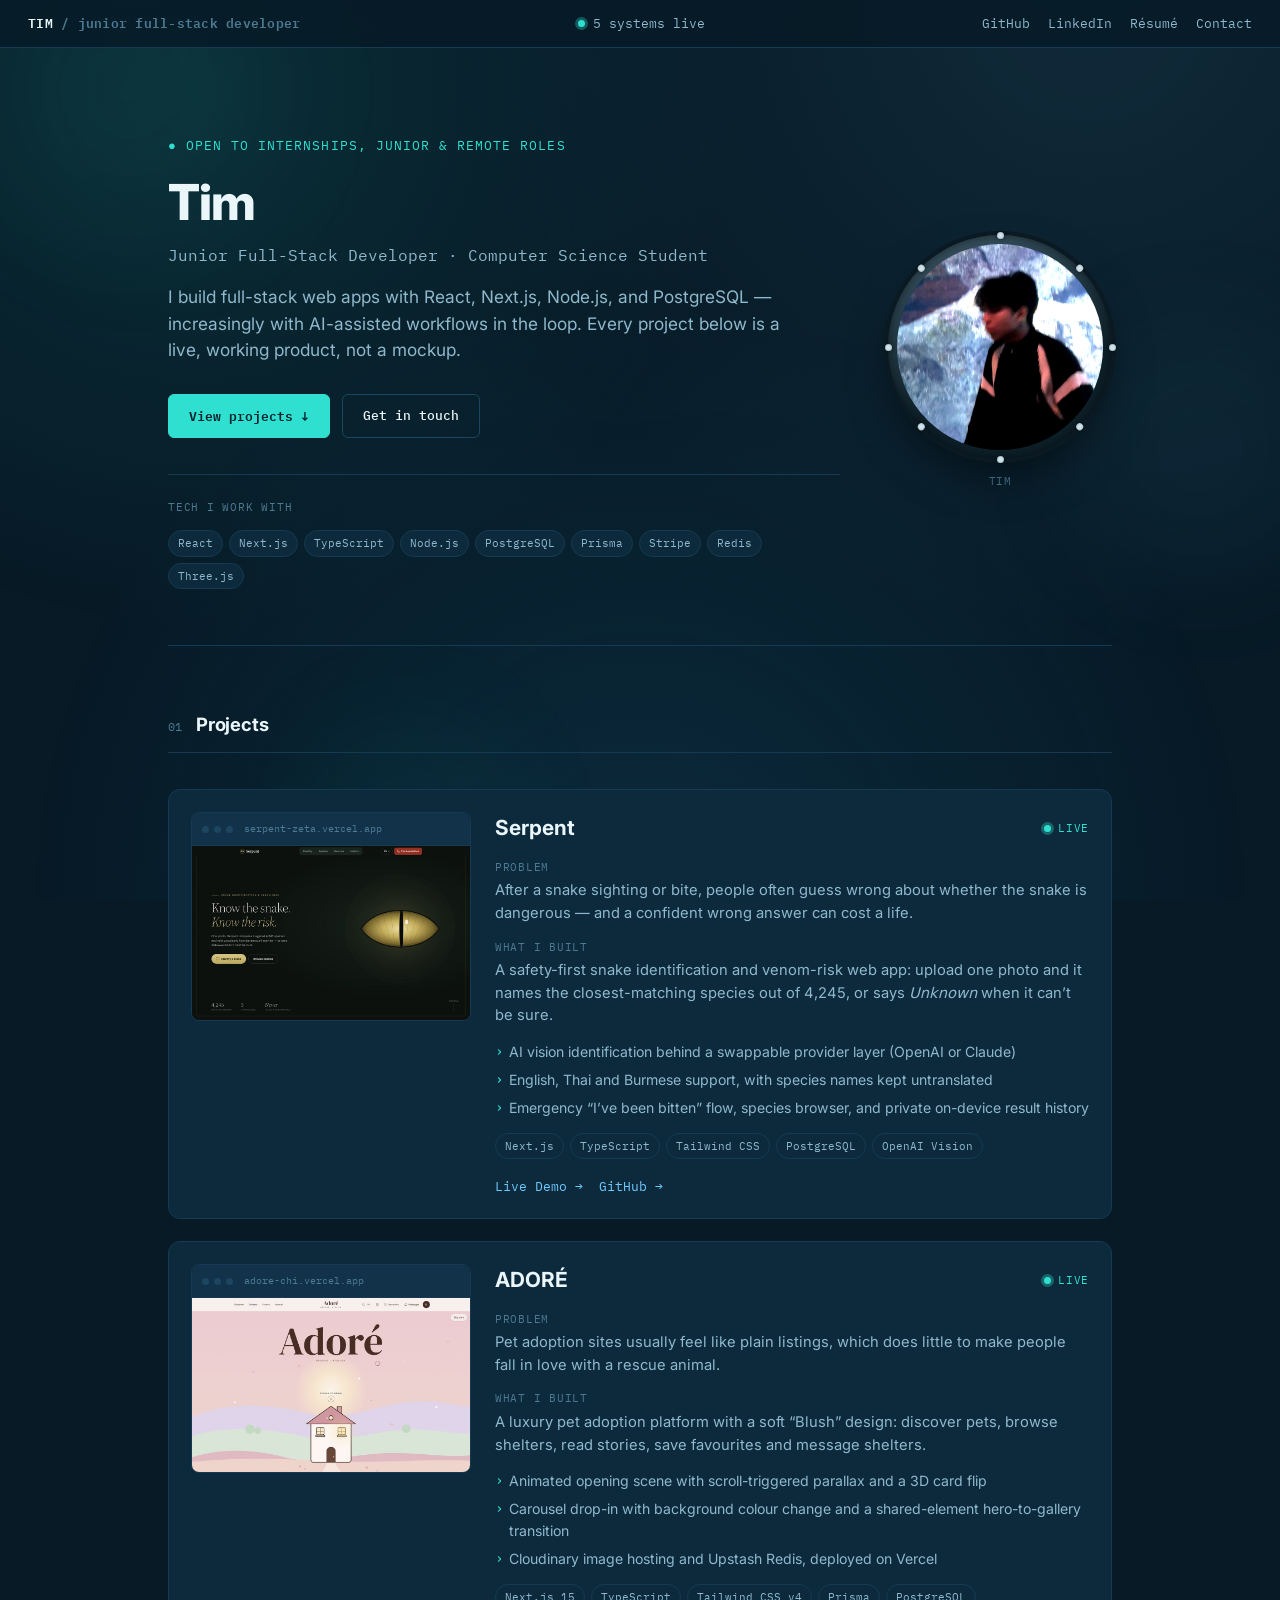
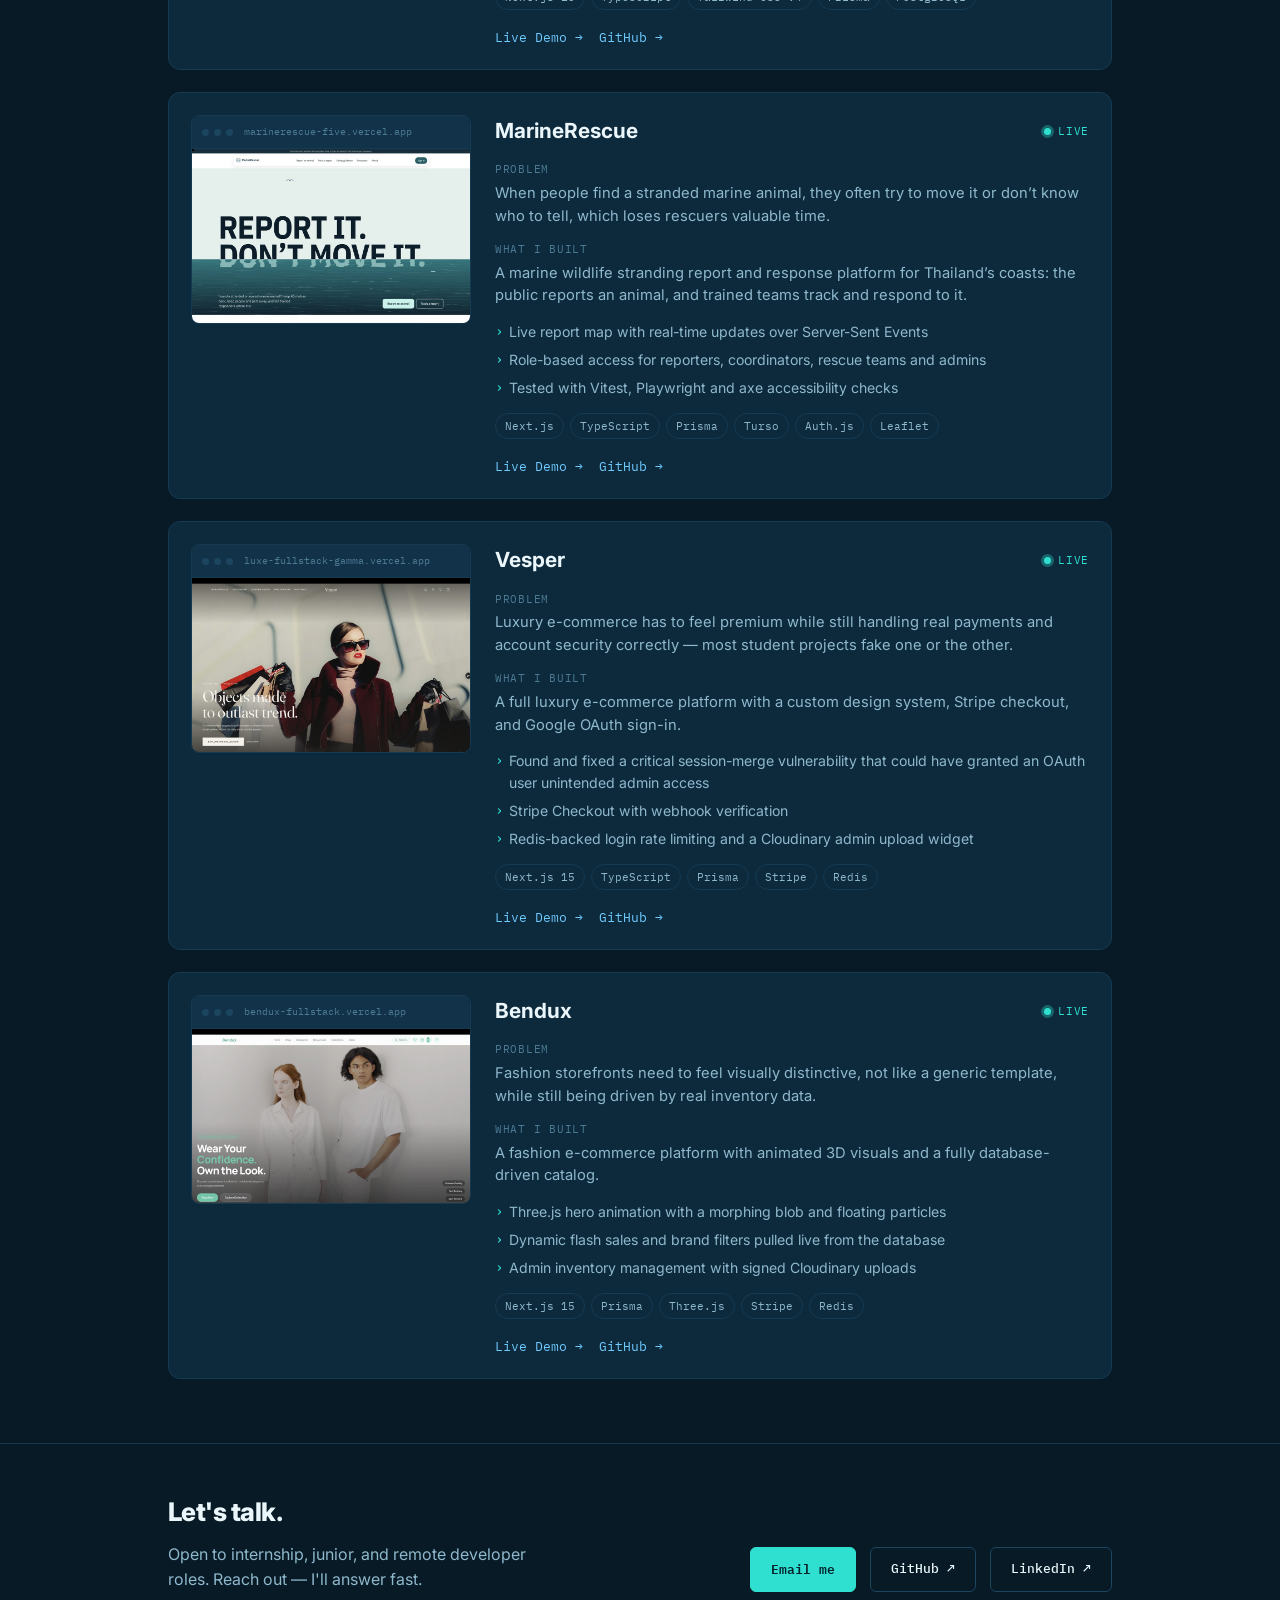
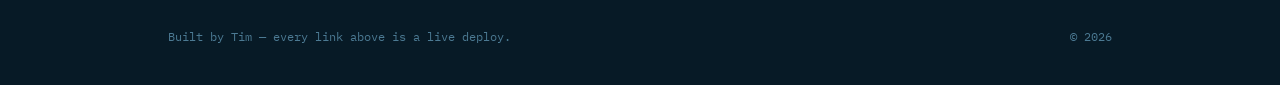
==== commit 3fd02bee: "Rename Tim_portfolio.html to index.html" ====
--- a/index.html
+++ b/index.html
@@ -208,7 +208,7 @@
 <header>
   <div class="bar">
     <div class="bar-id">TIM <span>/ junior full-stack developer</span></div>
-    <div class="bar-status"><span class="dot pulse"></span> 3 systems live</div>
+    <div class="bar-status"><span class="dot pulse"></span> 5 systems live</div>
     <div class="bar-links">
       <a href="https://github.com/thaw5808-arch" target="_blank" rel="noopener">GitHub</a>
       <a href="https://www.linkedin.com/in/thaw-zin-04751b3ba/" target="_blank" rel="noopener">LinkedIn</a>
@@ -266,22 +266,66 @@
 
       <article class="card">
         <div class="shot">
-          <div class="shot-bar"><span class="shot-dot"></span><span class="shot-dot"></span><span class="shot-dot"></span><span class="shot-url">cinepass-three.vercel.app</span></div>
-          <div class="shot-body" style="padding:0;"><img src="[data-uri]" alt="cinepass screenshot" style="width:100%;height:100%;object-fit:cover;display:block;"></div>
+          <div class="shot-bar"><span class="shot-dot"></span><span class="shot-dot"></span><span class="shot-dot"></span><span class="shot-url">serpent-zeta.vercel.app</span></div>
+          <div class="shot-body" style="padding:0;"><img src="[data-uri]" alt="serpent screenshot" style="width:100%;height:100%;object-fit:cover;display:block;"></div>
         </div>
         <div class="card-body">
-          <div class="card-top"><h3>CinePass</h3><span class="status-pill"><span class="dot"></span>Live</span></div>
-          <div class="field"><span class="field-label">Problem</span><p>Booking movie tickets online often breaks under real concurrency — two people can grab the same seat, or payment and seat state drift out of sync.</p></div>
-          <div class="field"><span class="field-label">What I built</span><p>An end-to-end cinema ticket booking platform built from a full 40-section product spec: browsing, real-time seat selection, food ordering, checkout, and a role-based staff/admin system.</p></div>
+          <div class="card-top"><h3>Serpent</h3><span class="status-pill"><span class="dot"></span>Live</span></div>
+          <div class="field"><span class="field-label">Problem</span><p>After a snake sighting or bite, people often guess wrong about whether the snake is dangerous — and a confident wrong answer can cost a life.</p></div>
+          <div class="field"><span class="field-label">What I built</span><p>A safety-first snake identification and venom-risk web app: upload one photo and it names the closest-matching species out of 4,245, or says <em>Unknown</em> when it can’t be sure.</p></div>
           <ul class="features">
-            <li>Race-safe seat locking — caught and fixed a real double-booking bug via live two-user testing</li>
-            <li>QR-code digital tickets and a staff ticket-validation screen</li>
-            <li>Full admin dashboard: movies, cinemas, screens, showtimes, promotions, refunds</li>
+            <li>AI vision identification behind a swappable provider layer (OpenAI or Claude)</li>
+            <li>English, Thai and Burmese support, with species names kept untranslated</li>
+            <li>Emergency “I’ve been bitten” flow, species browser, and private on-device result history</li>
           </ul>
-          <div class="chips"><span class="chip">Next.js</span><span class="chip">TypeScript</span><span class="chip">Prisma</span><span class="chip">PostgreSQL</span></div>
+          <div class="chips"><span class="chip">Next.js</span><span class="chip">TypeScript</span><span class="chip">Tailwind CSS</span><span class="chip">PostgreSQL</span><span class="chip">OpenAI Vision</span></div>
           <div class="card-links">
-            <a href="https://cinepass-three.vercel.app" target="_blank" rel="noopener">Live Demo →</a>
-            <a href="https://github.com/thaw5808-arch/cinepass" target="_blank" rel="noopener">GitHub →</a>
+            <a href="https://serpent-zeta.vercel.app" target="_blank" rel="noopener">Live Demo →</a>
+            <a href="https://github.com/thaw5808-arch/serpent" target="_blank" rel="noopener">GitHub →</a>
+          </div>
+        </div>
+      </article>
+
+      <article class="card">
+        <div class="shot">
+          <div class="shot-bar"><span class="shot-dot"></span><span class="shot-dot"></span><span class="shot-dot"></span><span class="shot-url">adore-chi.vercel.app</span></div>
+          <div class="shot-body" style="padding:0;"><img src="[data-uri]" alt="adoré screenshot" style="width:100%;height:100%;object-fit:cover;display:block;"></div>
+        </div>
+        <div class="card-body">
+          <div class="card-top"><h3>ADORÉ</h3><span class="status-pill"><span class="dot"></span>Live</span></div>
+          <div class="field"><span class="field-label">Problem</span><p>Pet adoption sites usually feel like plain listings, which does little to make people fall in love with a rescue animal.</p></div>
+          <div class="field"><span class="field-label">What I built</span><p>A luxury pet adoption platform with a soft “Blush” design: discover pets, browse shelters, read stories, save favourites and message shelters.</p></div>
+          <ul class="features">
+            <li>Animated opening scene with scroll-triggered parallax and a 3D card flip</li>
+            <li>Carousel drop-in with background colour change and a shared-element hero-to-gallery transition</li>
+            <li>Cloudinary image hosting and Upstash Redis, deployed on Vercel</li>
+          </ul>
+          <div class="chips"><span class="chip">Next.js 15</span><span class="chip">TypeScript</span><span class="chip">Tailwind CSS v4</span><span class="chip">Prisma</span><span class="chip">PostgreSQL</span></div>
+          <div class="card-links">
+            <a href="https://adore-chi.vercel.app" target="_blank" rel="noopener">Live Demo →</a>
+            <a href="https://github.com/thaw5808-arch/adore" target="_blank" rel="noopener">GitHub →</a>
+          </div>
+        </div>
+      </article>
+
+      <article class="card">
+        <div class="shot">
+          <div class="shot-bar"><span class="shot-dot"></span><span class="shot-dot"></span><span class="shot-dot"></span><span class="shot-url">marinerescue-five.vercel.app</span></div>
+          <div class="shot-body" style="padding:0;"><img src="[data-uri]" alt="marinerescue screenshot" style="width:100%;height:100%;object-fit:cover;display:block;"></div>
+        </div>
+        <div class="card-body">
+          <div class="card-top"><h3>MarineRescue</h3><span class="status-pill"><span class="dot"></span>Live</span></div>
+          <div class="field"><span class="field-label">Problem</span><p>When people find a stranded marine animal, they often try to move it or don’t know who to tell, which loses rescuers valuable time.</p></div>
+          <div class="field"><span class="field-label">What I built</span><p>A marine wildlife stranding report and response platform for Thailand’s coasts: the public reports an animal, and trained teams track and respond to it.</p></div>
+          <ul class="features">
+            <li>Live report map with real-time updates over Server-Sent Events</li>
+            <li>Role-based access for reporters, coordinators, rescue teams and admins</li>
+            <li>Tested with Vitest, Playwright and axe accessibility checks</li>
+          </ul>
+          <div class="chips"><span class="chip">Next.js</span><span class="chip">TypeScript</span><span class="chip">Prisma</span><span class="chip">Turso</span><span class="chip">Auth.js</span><span class="chip">Leaflet</span></div>
+          <div class="card-links">
+            <a href="https://marinerescue-five.vercel.app" target="_blank" rel="noopener">Live Demo →</a>
+            <a href="https://github.com/thaw5808-arch/marinerescue" target="_blank" rel="noopener">GitHub →</a>
           </div>
         </div>
       </article>
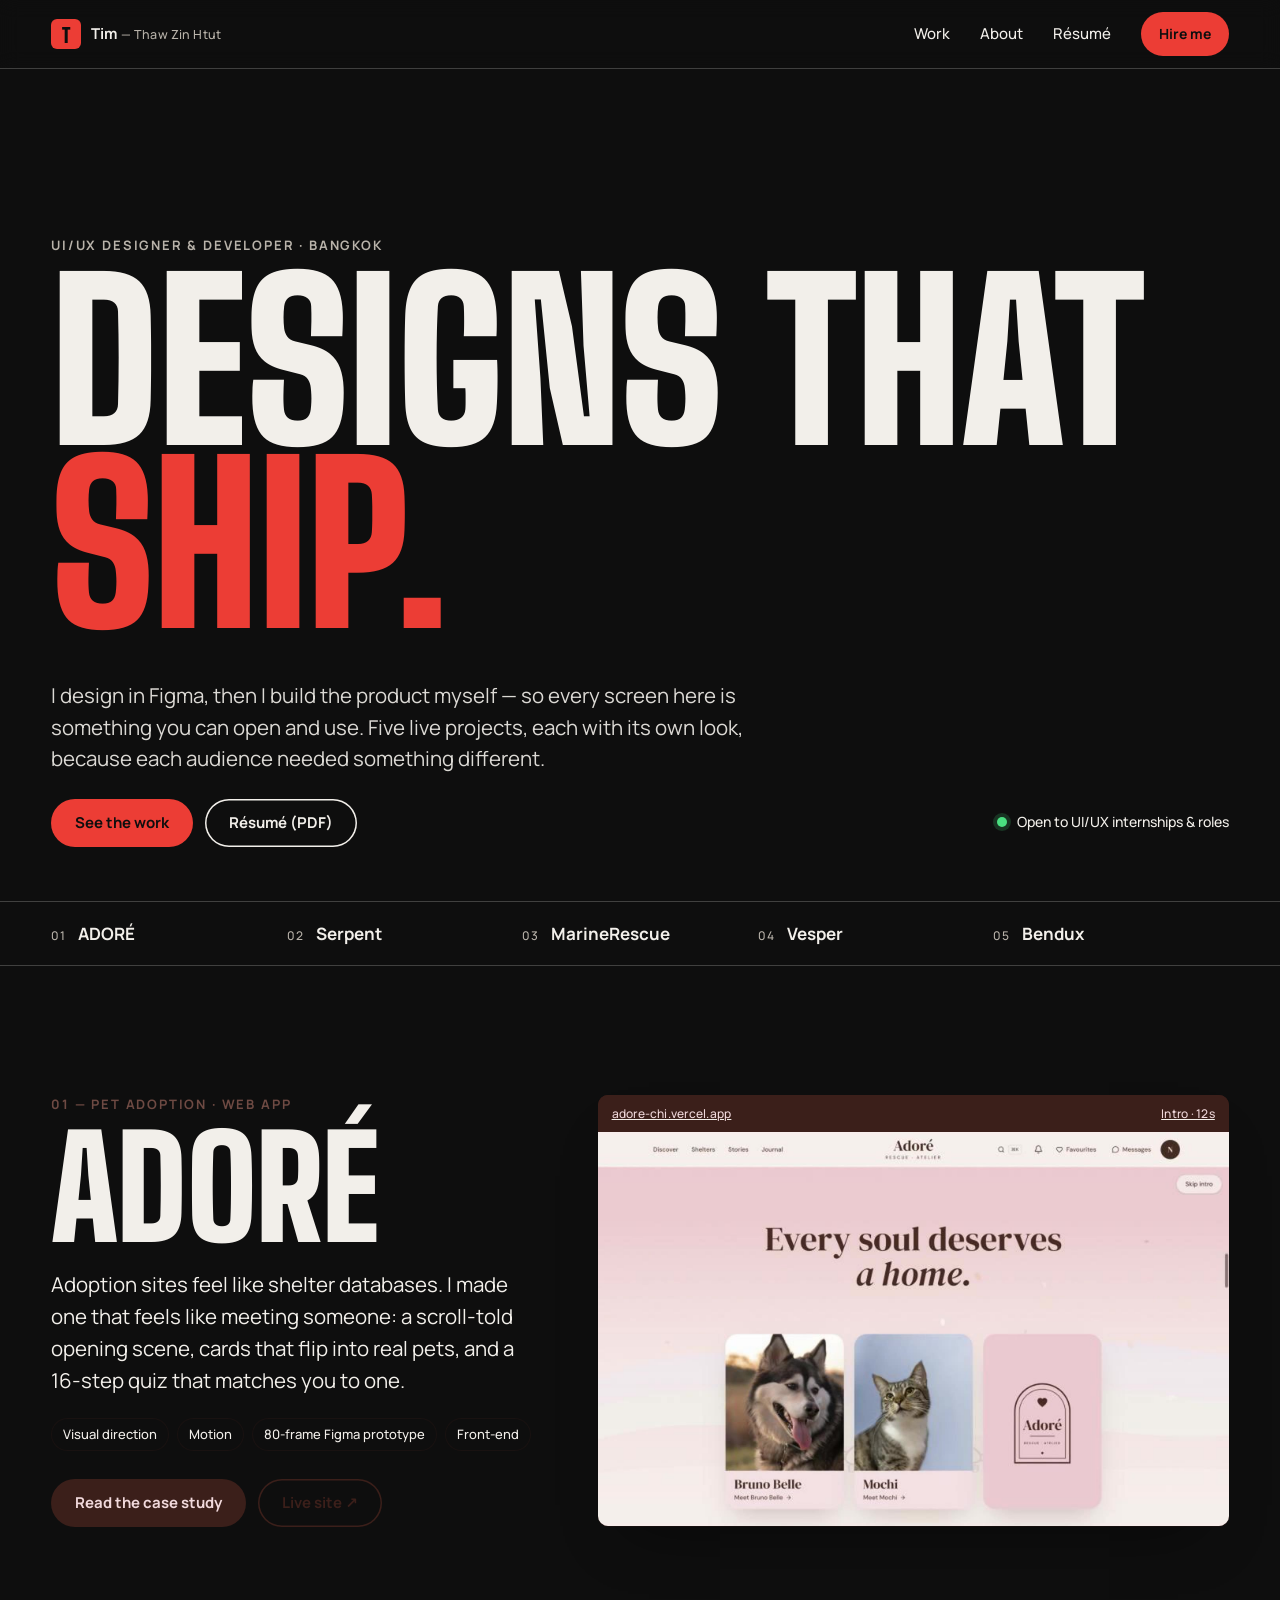
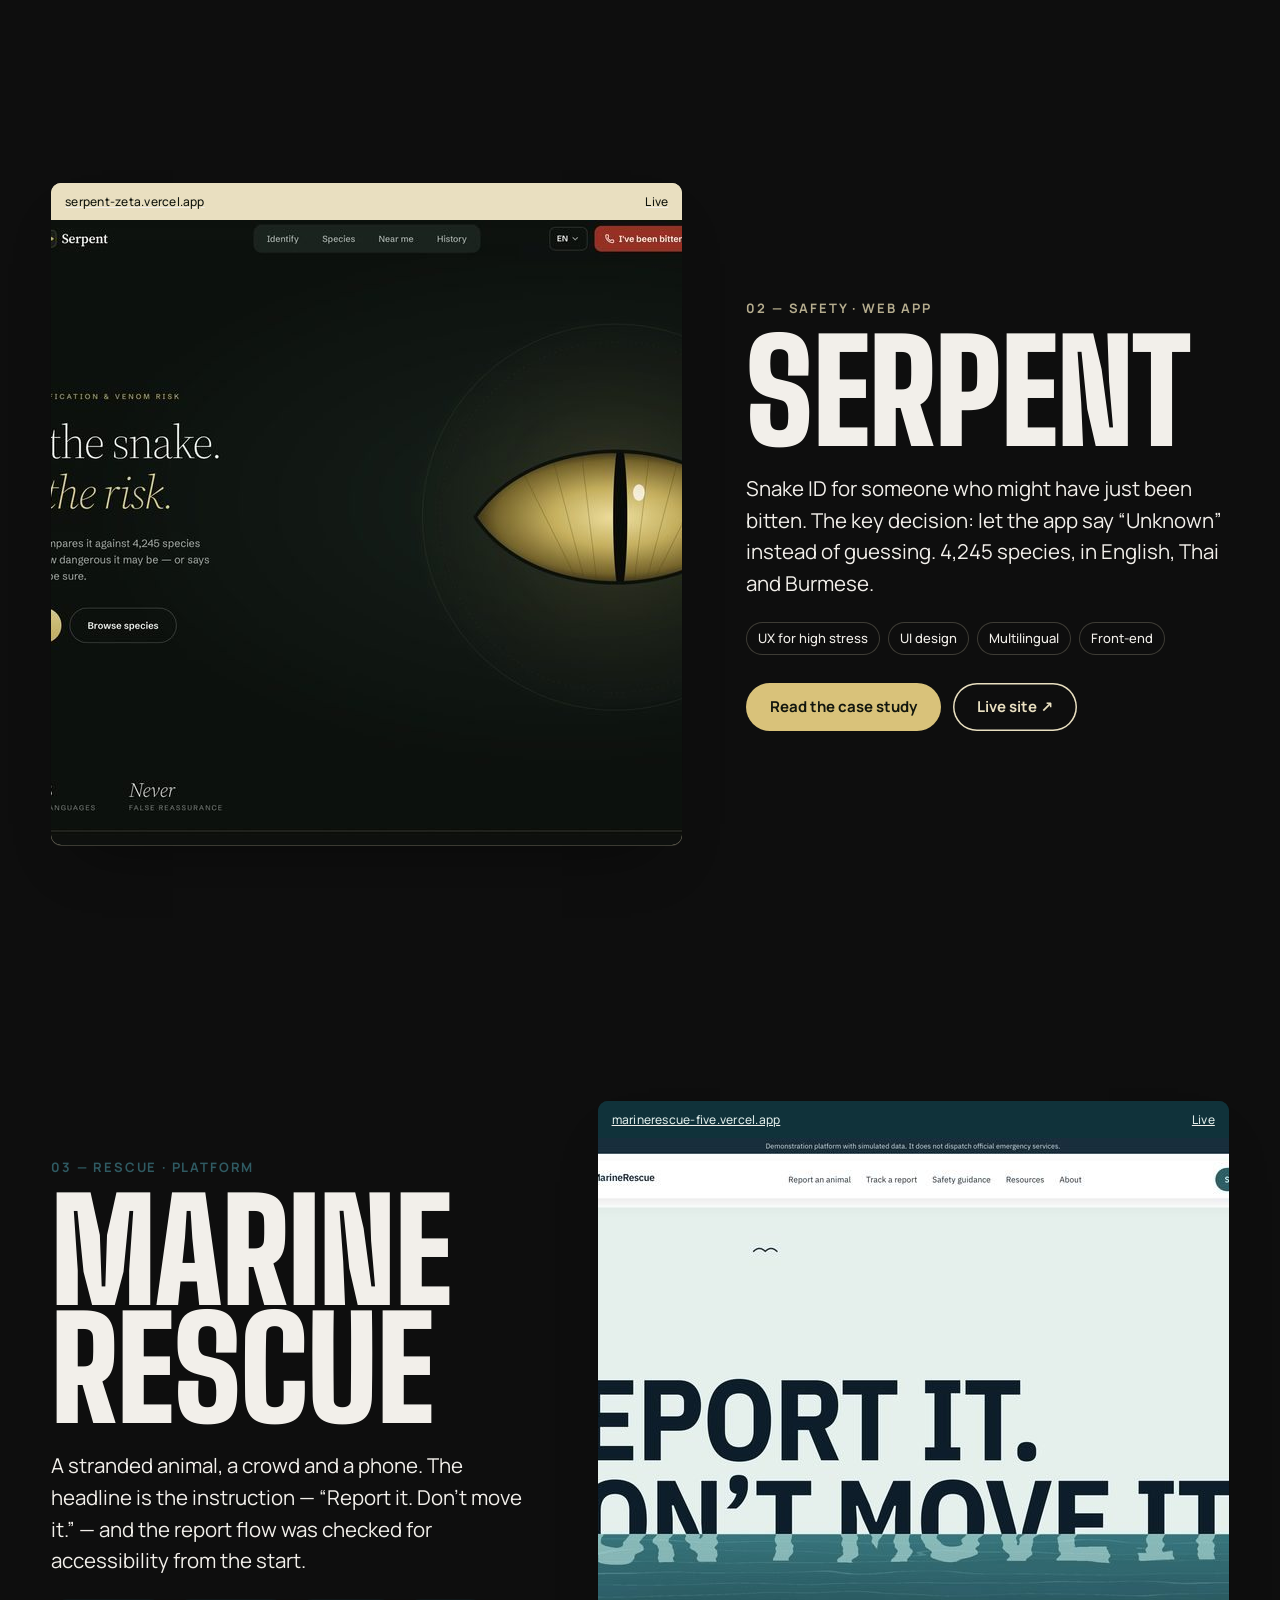
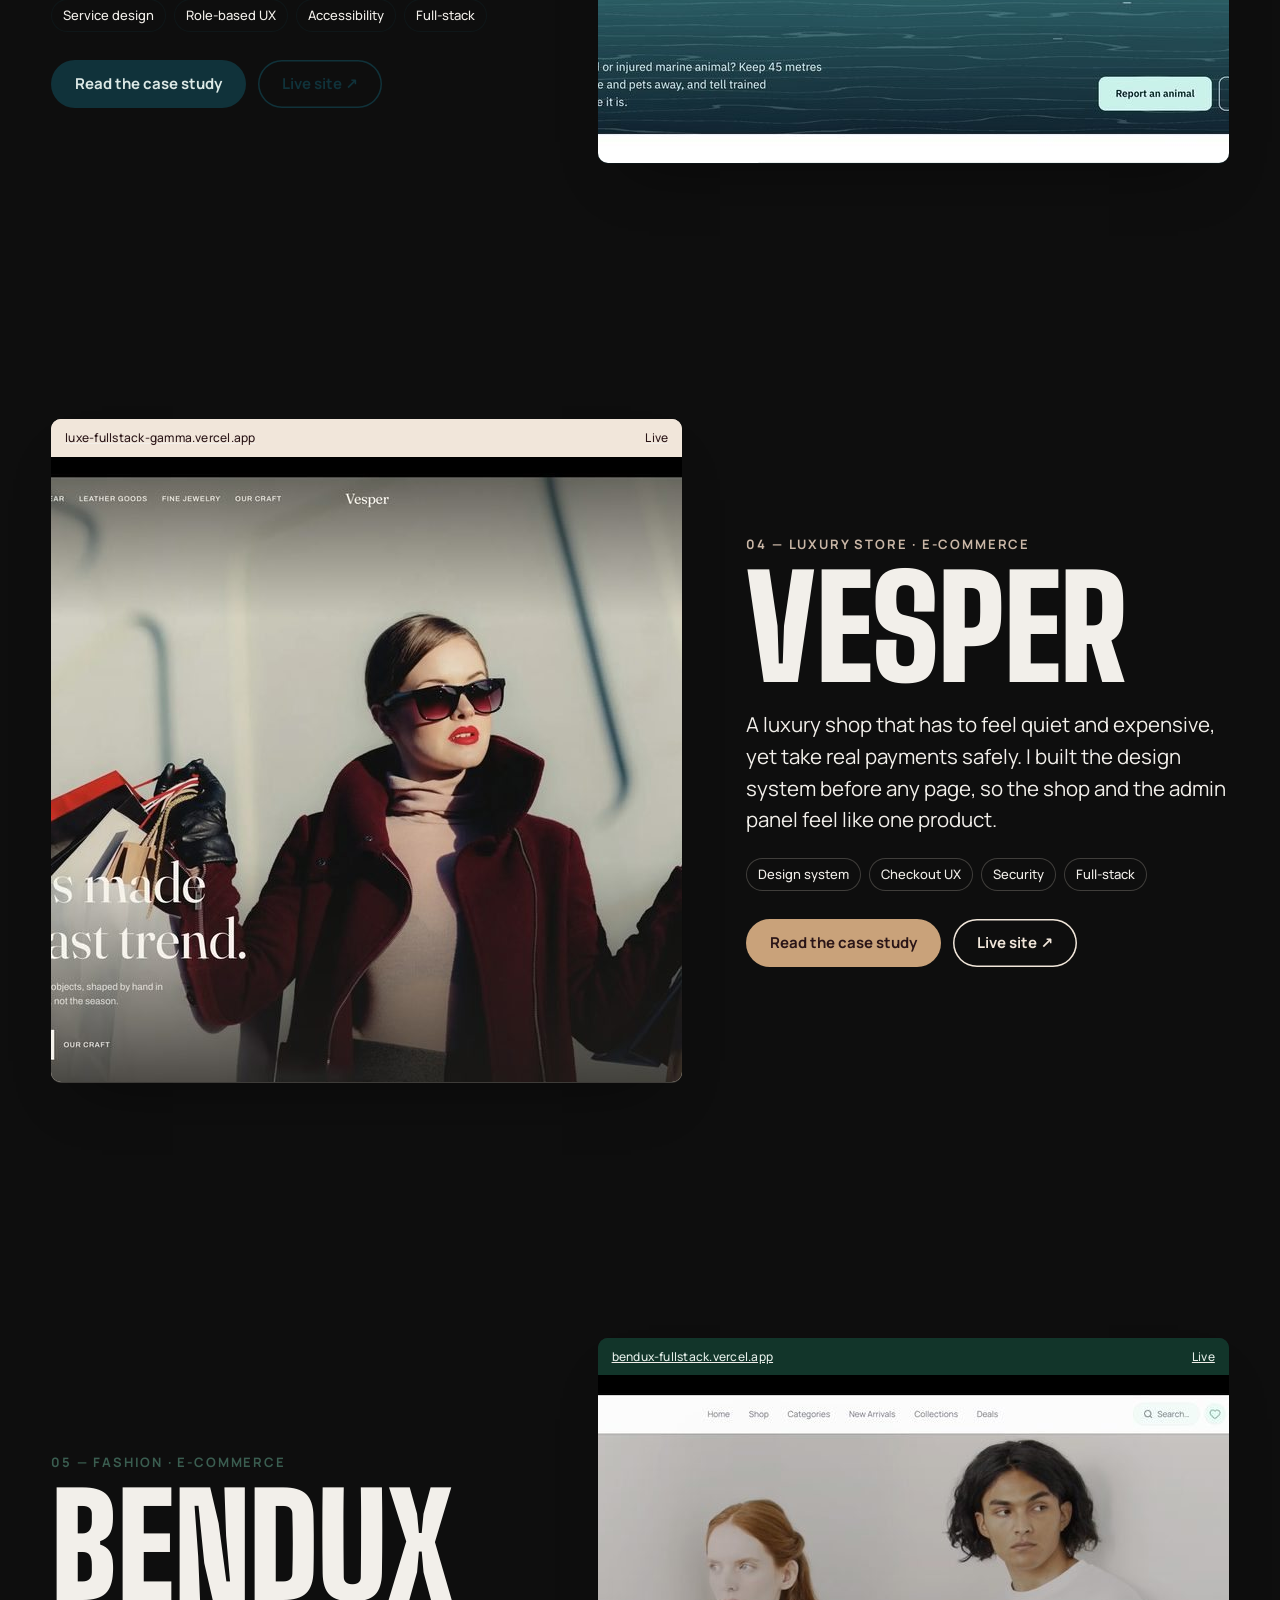
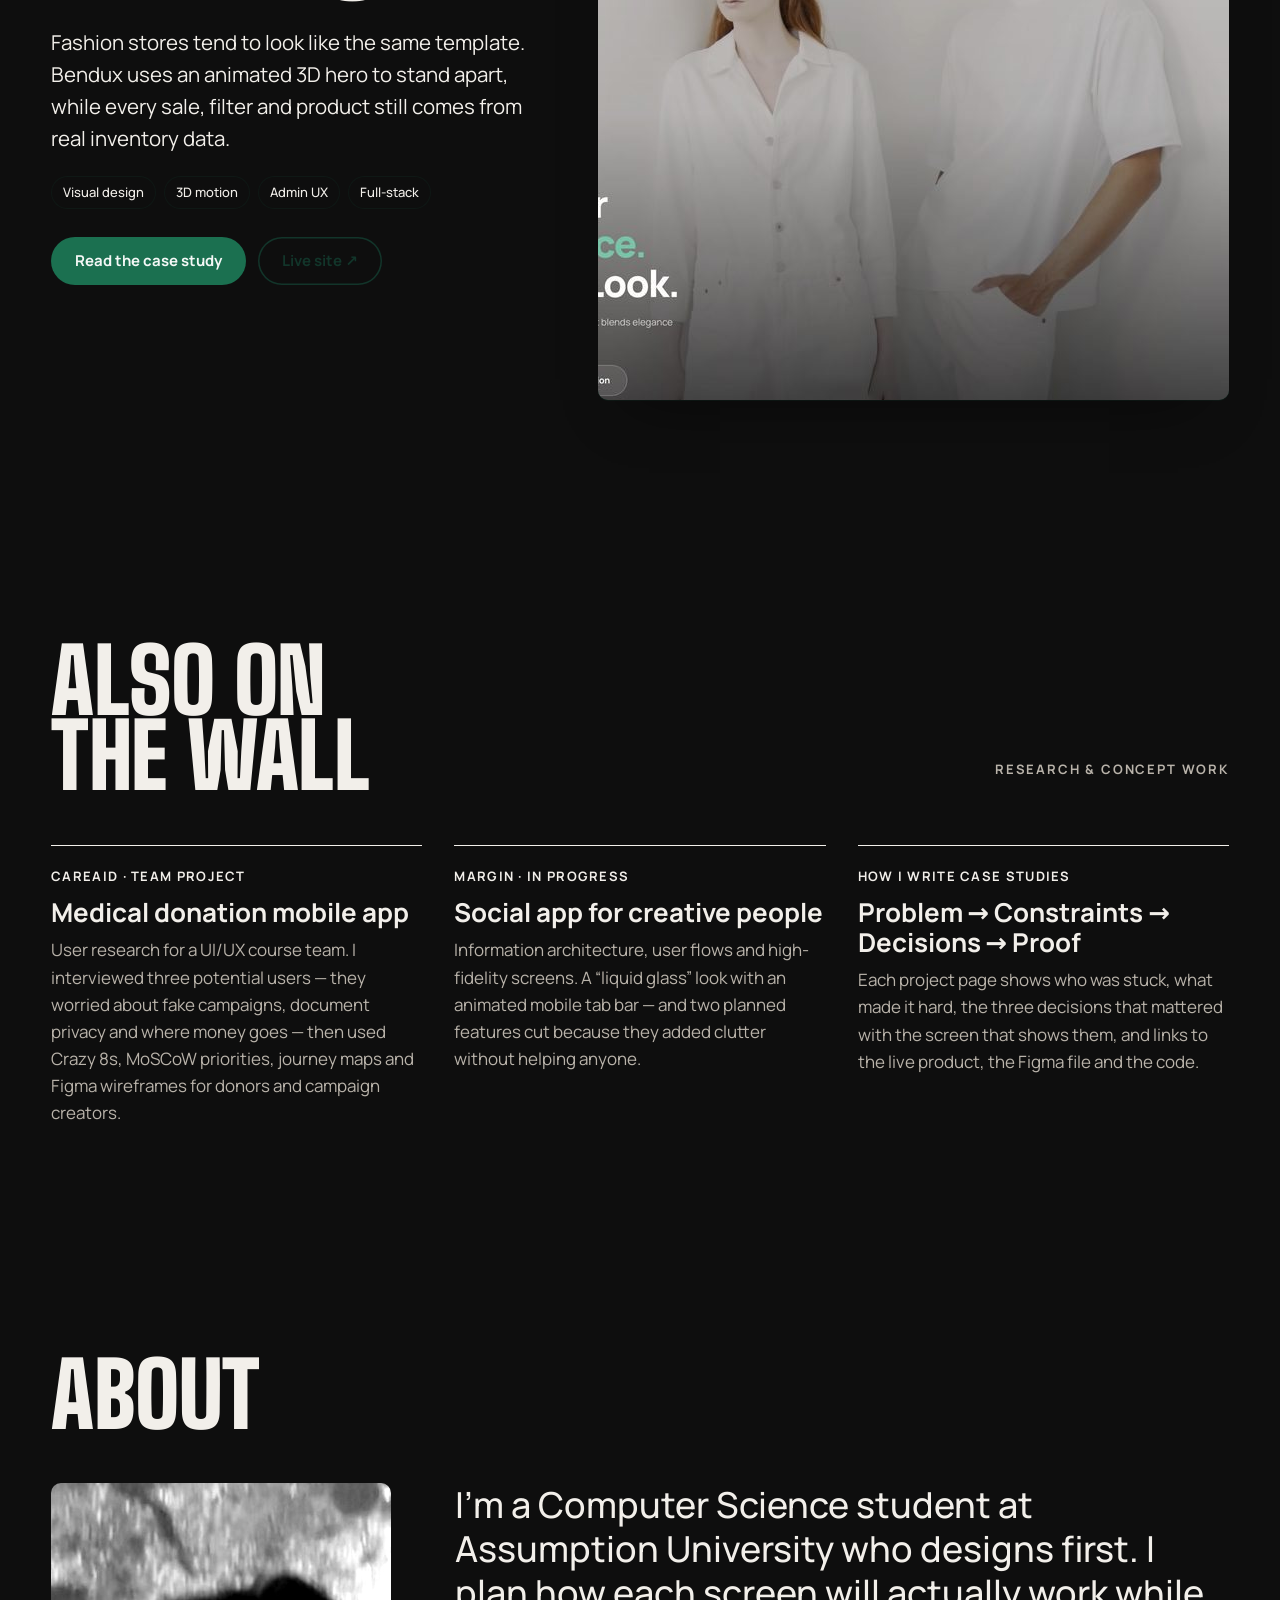
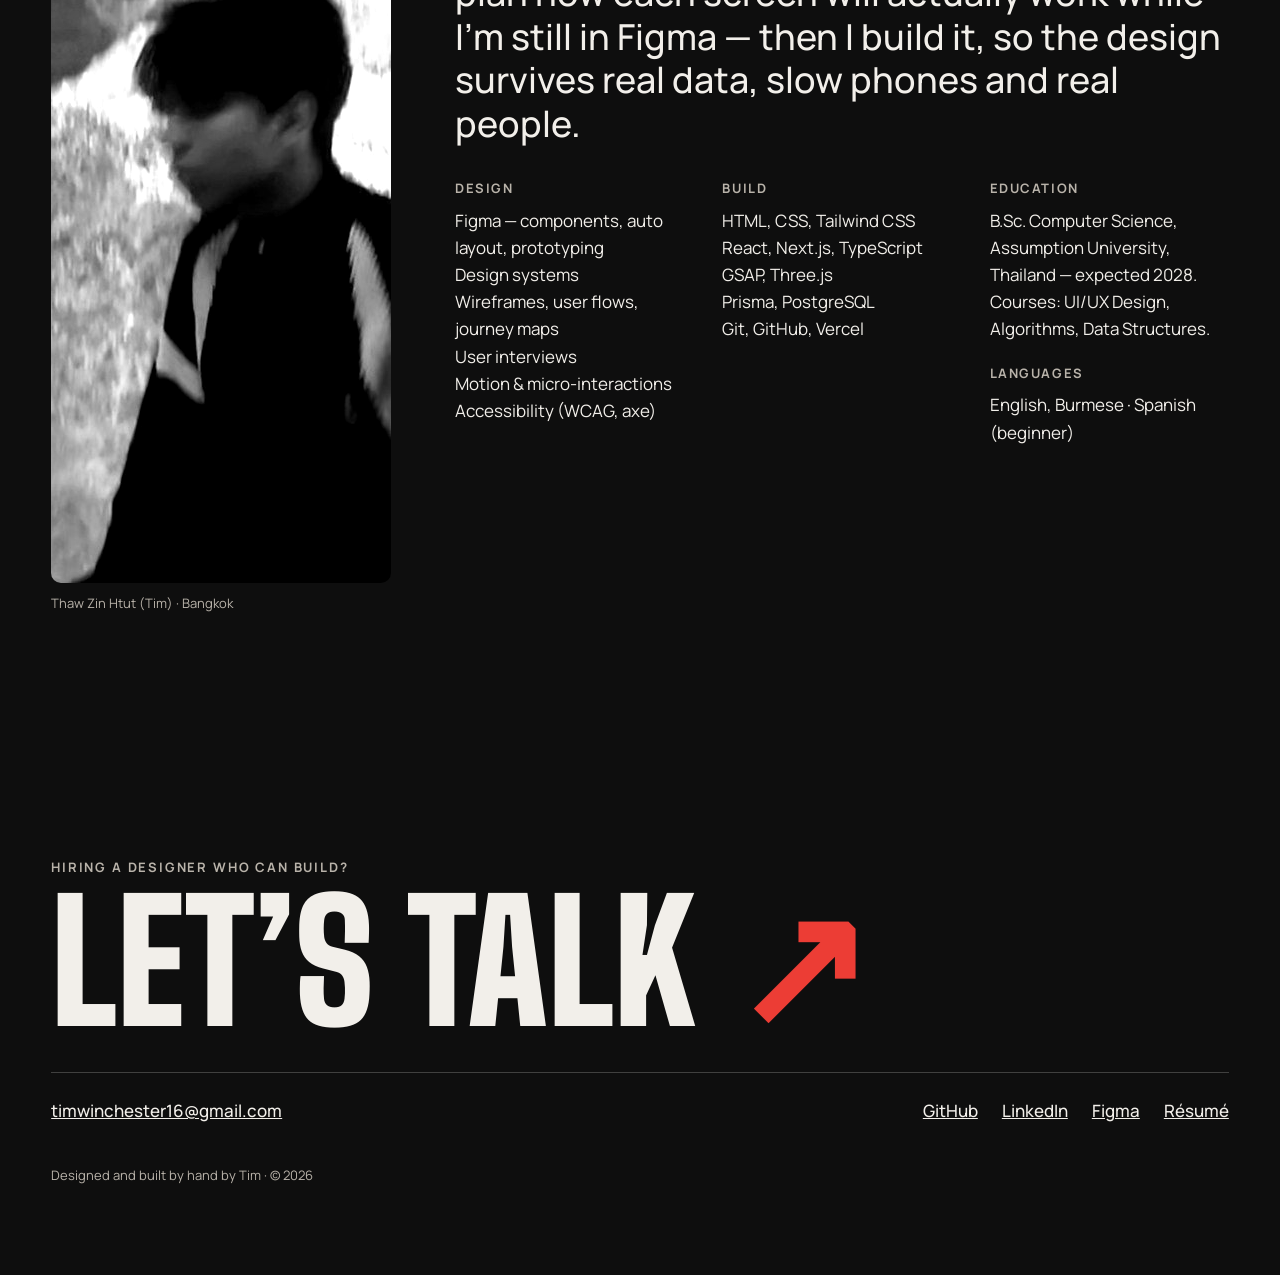
==== commit d22dfec0: "Redesign portfolio as UI/UX case-study site (Studio Wall) Adds a home page with per-project colour t" ====
--- a/index.html
+++ b/index.html
@@ -1,418 +1,206 @@
-<!DOCTYPE html>
+<!doctype html>
 <html lang="en">
 <head>
-<meta charset="UTF-8">
-<meta name="viewport" content="width=device-width, initial-scale=1.0">
-<title>Tim — Junior Full-Stack Developer</title>
-<meta name="description" content="Junior Full-Stack Developer · Computer Science Student. React, Next.js, TypeScript, PostgreSQL — live production projects, not mockups.">
+<meta charset="utf-8">
+<meta name="viewport" content="width=device-width, initial-scale=1">
+<title>Tim (Thaw Zin Htut) — UI/UX Designer &amp; Developer</title>
+<meta name="description" content="UI/UX designer and developer in Bangkok. I design in Figma, then build and ship the product. Case studies: ADORÉ, Serpent, MarineRescue, Vesper, Bendux.">
+<meta name="theme-color" content="#0E0E0E">
 <meta property="og:type" content="website">
-<meta property="og:title" content="Tim — Junior Full-Stack Developer">
-<meta property="og:description" content="Junior Full-Stack Developer · Computer Science Student. React, Next.js, TypeScript, PostgreSQL — live production projects, not mockups.">
+<meta property="og:title" content="Tim — UI/UX Designer &amp; Developer">
+<meta property="og:description" content="I design the screens, then I ship them. Five live products, each with its own case study.">
+<meta property="og:image" content="https://thaw5808-arch.github.io/portfolio/og-image.png">
 <meta property="og:url" content="https://thaw5808-arch.github.io/portfolio/">
-<meta property="og:image" content="https://thaw5808-arch.github.io/portfolio/og-image.png">
-<meta property="og:image:width" content="1200">
-<meta property="og:image:height" content="630">
 <meta name="twitter:card" content="summary_large_image">
-<meta name="twitter:title" content="Tim — Junior Full-Stack Developer">
-<meta name="twitter:description" content="Junior Full-Stack Developer · Computer Science Student. React, Next.js, TypeScript, PostgreSQL.">
-<meta name="twitter:image" content="https://thaw5808-arch.github.io/portfolio/og-image.png">
-<link rel="preconnect" href="https://fonts.googleapis.com">
-<link rel="preconnect" href="https://fonts.gstatic.com" crossorigin>
-<link href="https://fonts.googleapis.com/css2?family=IBM+Plex+Mono:wght@400;500;600;700&family=Inter:wght@400;500;600;700;800&display=swap" rel="stylesheet">
-<style>
-  :root{
-    --bg:#071A26;
-    --surface:#0D2A3D;
-    --surface-2:#123249;
-    --border:#1C4560;
-    --border-soft:#153A52;
-    --text:#EAF6FA;
-    --text-dim:#8FB8CC;
-    --text-faint:#4C7A93;
-    --live:#2FE0D0;
-    --live-glow:rgba(47,224,208,.32);
-    --link:#6FCBFF;
-    --mono: 'IBM Plex Mono', ui-monospace, monospace;
-    --sans: 'Inter', system-ui, sans-serif;
-  }
-  *{box-sizing:border-box; margin:0; padding:0;}
-  html{scroll-behavior:smooth;}
-  body{
-    background:var(--bg); color:var(--text); font-family:var(--sans);
-    line-height:1.55; -webkit-font-smoothing:antialiased; overflow-x:hidden;
-  }
-  /* ambient underwater light */
-  body::before{
-    content:""; position:fixed; inset:0;
-    background-image:
-      radial-gradient(circle at 15% 10%, rgba(47,224,208,.10), transparent 40%),
-      radial-gradient(circle at 85% 0%, rgba(111,203,255,.09), transparent 45%),
-      radial-gradient(circle at 50% 100%, rgba(18,73,102,.35), transparent 55%);
-    pointer-events:none; z-index:0;
-  }
-  .caustics{position:fixed; inset:0; z-index:0; pointer-events:none; opacity:.5; overflow:hidden;}
-  .caustics span{
-    position:absolute; border-radius:50%; filter:blur(60px);
-    background:radial-gradient(circle, rgba(47,224,208,.16), transparent 70%);
-  }
-  .caustics span:nth-child(1){width:420px; height:420px; top:-120px; left:-80px;}
-  .caustics span:nth-child(2){width:360px; height:360px; top:30%; right:-100px; background:radial-gradient(circle, rgba(111,203,255,.14), transparent 70%);}
-  .caustics span:nth-child(3){width:300px; height:300px; bottom:-80px; left:20%;}
-  @media (prefers-reduced-motion: no-preference){
-    .caustics span{animation:drift 22s ease-in-out infinite alternate;}
-    .caustics span:nth-child(2){animation-duration:28s;}
-    .caustics span:nth-child(3){animation-duration:18s;}
-  }
-  @keyframes drift{ 0%{transform:translate(0,0) scale(1);} 100%{transform:translate(30px,-40px) scale(1.08);} }
-
-  .bubbles{position:fixed; inset:0; z-index:0; pointer-events:none; overflow:hidden;}
-  .bubbles i{
-    position:absolute; bottom:-40px; display:block; border-radius:50%;
-    background:radial-gradient(circle at 35% 30%, rgba(255,255,255,.55), rgba(143,232,222,.08) 70%);
-    border:1px solid rgba(207,244,240,.18);
-    opacity:0;
-  }
-  @media (prefers-reduced-motion: no-preference){
-    .bubbles i{animation-name:rise; animation-timing-function:ease-in; animation-iteration-count:infinite;}
-  }
-  @keyframes rise{
-    0%{transform:translateY(0) translateX(0); opacity:0;}
-    8%{opacity:.55;}
-    92%{opacity:.35;}
-    100%{transform:translateY(-110vh) translateX(24px); opacity:0;}
-  }
-
-  a{color:inherit; text-decoration:none;}
-  .wrap{max-width:1000px; margin:0 auto; padding:0 28px;}
-  ::selection{background:var(--live); color:#04222b;}
-  a:focus-visible, button:focus-visible{outline:2px solid var(--live); outline-offset:3px; border-radius:4px;}
-
-  header{
-    position:sticky; top:0; z-index:20;
-    background:rgba(7,26,38,.82); backdrop-filter:blur(10px);
-    border-bottom:1px solid var(--border-soft);
-  }
-  .bar{display:flex; align-items:center; justify-content:space-between; padding:14px 28px; font-family:var(--mono); font-size:12.5px; gap:16px;}
-  .bar-id{color:var(--text); font-weight:600; letter-spacing:.02em;}
-  .bar-id span{color:var(--text-faint);}
-  .bar-status{display:flex; align-items:center; gap:8px; color:var(--text-dim); white-space:nowrap;}
-  .dot{width:7px; height:7px; border-radius:50%; background:var(--live); box-shadow:0 0 0 3px var(--live-glow); flex:none;}
-  @media (prefers-reduced-motion: no-preference){ .dot.pulse{animation:pulse 2.2s ease-in-out infinite;} }
-  @keyframes pulse{0%,100%{box-shadow:0 0 0 3px var(--live-glow);} 50%{box-shadow:0 0 0 6px transparent;}}
-  .bar-links{display:flex; gap:18px;}
-  .bar-links a{color:var(--text-dim); transition:color .15s;}
-  .bar-links a:hover{color:var(--live);}
-  @media (max-width:640px){ .bar{flex-wrap:wrap;} .bar-status{order:3; width:100%; font-size:11.5px;} }
-
-  .hero{
-    position:relative; z-index:1; padding:88px 0 56px; border-bottom:1px solid var(--border-soft);
-    display:grid; grid-template-columns:1fr auto; gap:48px; align-items:center;
-  }
-  @media (max-width:820px){ .hero{grid-template-columns:1fr; text-align:center;} .hero-photo{order:-1;} }
-  .eyebrow{font-family:var(--mono); font-size:13px; color:var(--live); letter-spacing:.08em; text-transform:uppercase; margin-bottom:18px;}
-  h1{font-weight:800; font-size:clamp(2rem, 4.6vw, 3.1rem); line-height:1.1; letter-spacing:-.02em; max-width:18ch;}
-  @media (max-width:820px){ h1{max-width:none;} }
-  .role{font-family:var(--mono); font-size:1rem; color:var(--text-dim); margin-top:14px;}
-  .hero p.lede{margin-top:16px; max-width:58ch; font-size:clamp(1rem, 1.5vw, 1.08rem); color:var(--text-dim);}
-  @media (max-width:820px){ .hero p.lede{margin-left:auto; margin-right:auto;} }
-  .hero-cta{margin-top:30px; display:flex; gap:12px; flex-wrap:wrap;}
-  @media (max-width:820px){ .hero-cta{justify-content:center;} }
-  .btn{font-family:var(--mono); font-size:13px; font-weight:500; padding:11px 20px; border-radius:6px; border:1px solid var(--border); transition:border-color .15s, transform .15s, background .15s; display:inline-flex; align-items:center; gap:8px;}
-  .btn.primary{background:var(--live); color:#04222b; border-color:var(--live); font-weight:600;}
-  .btn.primary:hover{transform:translateY(-1px); box-shadow:0 6px 20px -6px var(--live-glow);}
-  .btn.ghost{color:var(--text);}
-  .btn.ghost:hover{border-color:var(--live); color:var(--live);}
-  .tech-strip{margin-top:36px; padding-top:24px; border-top:1px solid var(--border-soft); display:flex; align-items:center; gap:14px; flex-wrap:wrap;}
-  @media (max-width:820px){ .tech-strip{justify-content:center;} }
-  .tech-strip .tag{font-family:var(--mono); font-size:11px; color:var(--text-faint); text-transform:uppercase; letter-spacing:.07em;}
-  .chips{display:flex; flex-wrap:wrap; gap:6px;}
-  .chip{font-family:var(--mono); font-size:10.5px; color:var(--text-dim); background:var(--surface); border:1px solid var(--border-soft); padding:4px 9px; border-radius:20px;}
-
-  /* ---------- porthole photo ---------- */
-  .hero-photo{position:relative; justify-self:center;}
-  .porthole{
-    width:224px; height:224px; border-radius:50%; position:relative;
-    background:linear-gradient(160deg,#3c5866,#0d1f28 65%);
-    padding:9px; box-shadow:0 0 0 4px #0a1922, 0 20px 50px -14px rgba(0,0,0,.65), inset 0 0 10px rgba(0,0,0,.5);
-  }
-  .porthole img{
-    width:100%; height:100%; border-radius:50%; object-fit:cover; display:block;
-    box-shadow:inset 0 0 34px rgba(0,10,14,.55);
-    filter:saturate(1.05) contrast(1.03);
-  }
-  .rivets{position:absolute; inset:0;}
-  .rivets i{
-    position:absolute; top:50%; left:50%; width:7px; height:7px; margin:-3.5px;
-    border-radius:50%; background:#cfe4ec; box-shadow:0 0 4px rgba(0,0,0,.5), inset 0 0 2px rgba(0,0,0,.4);
-  }
-  .photo-caption{text-align:center; margin-top:14px; font-family:var(--mono); font-size:11px; color:var(--text-faint); letter-spacing:.06em; text-transform:uppercase;}
-
-  section{position:relative; z-index:1; padding:64px 0;}
-  .section-head{display:flex; align-items:baseline; gap:14px; margin-bottom:36px; padding-bottom:14px; border-bottom:1px solid var(--border-soft);}
-  .section-head .tag{font-family:var(--mono); font-size:12px; color:var(--text-faint);}
-  .section-head h2{font-size:1.15rem; font-weight:700; letter-spacing:-.01em;}
-
-  .grid{display:flex; flex-direction:column; gap:22px;}
-  .card{
-    background:var(--surface); border:1px solid var(--border-soft); border-radius:12px;
-    padding:22px; display:grid; grid-template-columns:280px 1fr; gap:24px;
-    opacity:0; transform:translateY(14px); transition:border-color .2s, background .2s;
-  }
-  .card.in{opacity:1; transform:none; transition:opacity .5s ease, transform .5s ease;}
-  .card:hover{border-color:#245a7d;}
-  @media (max-width:760px){ .card{grid-template-columns:1fr;} }
-
-  .shot{border:1px solid var(--border-soft); border-radius:8px; overflow:hidden; background:var(--bg); align-self:start;}
-  .shot-bar{display:flex; align-items:center; gap:5px; padding:8px 10px; background:var(--surface-2); border-bottom:1px solid var(--border-soft);}
-  .shot-dot{width:7px; height:7px; border-radius:50%; background:var(--border);}
-  .shot-url{font-family:var(--mono); font-size:10px; color:var(--text-faint); margin-left:6px; overflow:hidden; text-overflow:ellipsis; white-space:nowrap;}
-  .shot-body{aspect-ratio:16/10; background:repeating-linear-gradient(135deg, var(--surface) 0 10px, var(--surface-2) 10px 20px); display:flex; align-items:center; justify-content:center; text-align:center; padding:12px;}
-  .shot-label{font-family:var(--mono); font-size:10.5px; color:var(--text-faint); letter-spacing:.06em;}
-
-  .card-body{display:flex; flex-direction:column; gap:14px;}
-  .card-top{display:flex; align-items:center; justify-content:space-between; gap:10px;}
-  .card-top h3{font-size:1.3rem; font-weight:700;}
-  .status-pill{display:flex; align-items:center; gap:7px; font-family:var(--mono); font-size:10.5px; letter-spacing:.06em; color:var(--live); text-transform:uppercase;}
-  .field-label{font-family:var(--mono); font-size:10.5px; color:var(--text-faint); text-transform:uppercase; letter-spacing:.07em; display:block; margin-bottom:4px;}
-  .field p{color:var(--text-dim); font-size:.92rem;}
-  .features{list-style:none; display:flex; flex-direction:column; gap:6px;}
-  .features li{font-size:.88rem; color:var(--text-dim); padding-left:14px; position:relative;}
-  .features li::before{content:"›"; position:absolute; left:0; color:var(--live); font-family:var(--mono);}
-  .card-links{display:flex; gap:16px; margin-top:4px; font-family:var(--mono); font-size:12.5px;}
-  .card-links a{color:var(--link); display:inline-flex; align-items:center; gap:5px;}
-  .card-links a:hover{text-decoration:underline;}
-  .card-links .muted{color:var(--text-faint); font-style:normal;}
-
-  footer{border-top:1px solid var(--border-soft); padding:48px 0 40px; position:relative; z-index:1;}
-  .footer-inner{display:flex; justify-content:space-between; align-items:flex-end; gap:20px; flex-wrap:wrap;}
-  footer h2{font-size:1.6rem; font-weight:800; letter-spacing:-.02em;}
-  footer p{color:var(--text-dim); margin-top:10px; max-width:40ch;}
-  .footer-links{display:flex; gap:14px; flex-wrap:wrap;}
-  .footer-note{margin-top:36px; font-family:var(--mono); font-size:11.5px; color:var(--text-faint); display:flex; justify-content:space-between; flex-wrap:wrap; gap:8px;}
-</style>
+<link rel="icon" href="assets/favicon.svg" type="image/svg+xml">
+<link rel="preload" href="assets/fonts/big-shoulders-display-latin-900-normal.woff2" as="font" type="font/woff2" crossorigin>
+<link rel="stylesheet" href="assets/css/site.css">
+<script>document.documentElement.classList.add('js')</script>
 </head>
-<body>
-
-<div class="caustics" aria-hidden="true"><span></span><span></span><span></span></div>
-<div class="bubbles" aria-hidden="true">
-  <i style="left:6%; width:10px; height:10px; animation-duration:11s; animation-delay:0s;"></i>
-  <i style="left:16%; width:6px; height:6px; animation-duration:9s; animation-delay:1.5s;"></i>
-  <i style="left:28%; width:13px; height:13px; animation-duration:14s; animation-delay:.5s;"></i>
-  <i style="left:41%; width:8px; height:8px; animation-duration:10s; animation-delay:3s;"></i>
-  <i style="left:58%; width:11px; height:11px; animation-duration:13s; animation-delay:2s;"></i>
-  <i style="left:71%; width:7px; height:7px; animation-duration:9.5s; animation-delay:4.5s;"></i>
-  <i style="left:83%; width:14px; height:14px; animation-duration:15s; animation-delay:1s;"></i>
-  <i style="left:92%; width:6px; height:6px; animation-duration:8.5s; animation-delay:3.5s;"></i>
-</div>
-
-<header>
-  <div class="bar">
-    <div class="bar-id">TIM <span>/ junior full-stack developer</span></div>
-    <div class="bar-status"><span class="dot pulse"></span> 5 systems live</div>
-    <div class="bar-links">
-      <a href="https://github.com/thaw5808-arch" target="_blank" rel="noopener">GitHub</a>
-      <a href="https://www.linkedin.com/in/thaw-zin-04751b3ba/" target="_blank" rel="noopener">LinkedIn</a>
-      <a href="#" title="Add a link to your résumé PDF here">Résumé</a>
-      <a href="mailto:thaw5808@gmail.com">Contact</a>
-    </div>
+<body class="t-dark">
+<a class="skip" href="#work">Skip to work</a>
+
+<header class="site-header">
+  <div class="wrap">
+    <a class="brand" href="./"><span class="brand-mark" aria-hidden="true">T</span><span>Tim <small>— Thaw Zin Htut</small></span></a>
+    <nav class="nav" aria-label="Main">
+      <a href="#work">Work</a>
+      <a href="#about" class="hide-sm">About</a>
+      <a href="assets/Tim-Thaw-Zin-Htut-UIUX-Resume.pdf" class="hide-sm">Résumé</a>
+      <a class="pill sm" href="mailto:timwinchester16@gmail.com">Hire me</a>
+    </nav>
   </div>
 </header>
 
-<main class="wrap">
-
-  <section class="hero">
-    <div>
-      <div class="eyebrow">● open to internships, junior &amp; remote roles</div>
-      <h1>Tim</h1>
-      <div class="role">Junior Full-Stack Developer · Computer Science Student</div>
-      <p class="lede">I build full-stack web apps with React, Next.js, Node.js, and PostgreSQL — increasingly with AI-assisted workflows in the loop. Every project below is a live, working product, not a mockup.</p>
-      <div class="hero-cta">
-        <a class="btn primary" href="#projects">View projects ↓</a>
-        <a class="btn ghost" href="mailto:thaw5808@gmail.com">Get in touch</a>
-      </div>
-      <div class="tech-strip">
-        <span class="tag">Tech I work with</span>
-        <div class="chips">
-          <span class="chip">React</span><span class="chip">Next.js</span><span class="chip">TypeScript</span>
-          <span class="chip">Node.js</span><span class="chip">PostgreSQL</span><span class="chip">Prisma</span>
-          <span class="chip">Stripe</span><span class="chip">Redis</span><span class="chip">Three.js</span>
+<main>
+<section class="band t-dark" data-theme="t-dark" aria-labelledby="hero-title">
+  <div class="wrap hero">
+    <p class="kicker">UI/UX Designer &amp; Developer · Bangkok</p>
+    <h1 id="hero-title" class="display">Designs that <span class="accent">ship.</span></h1>
+    <div class="hero-foot">
+      <div>
+        <p class="lede">I design in Figma, then I build the product myself — so every screen here is something you can open and use. Five live projects, each with its own look, because each audience needed something different.</p>
+        <div class="hero-actions">
+          <a class="pill" href="#work">See the work</a>
+          <a class="pill ghost" href="assets/Tim-Thaw-Zin-Htut-UIUX-Resume.pdf">Résumé (PDF)</a>
         </div>
       </div>
-    </div>
-    <div class="hero-photo">
-      <div class="porthole">
-        <img src="[data-uri]" alt="Tim">
-        <div class="rivets">
-          <i style="transform:rotate(0deg) translate(112px);"></i>
-          <i style="transform:rotate(45deg) translate(112px);"></i>
-          <i style="transform:rotate(90deg) translate(112px);"></i>
-          <i style="transform:rotate(135deg) translate(112px);"></i>
-          <i style="transform:rotate(180deg) translate(112px);"></i>
-          <i style="transform:rotate(225deg) translate(112px);"></i>
-          <i style="transform:rotate(270deg) translate(112px);"></i>
-          <i style="transform:rotate(315deg) translate(112px);"></i>
+      <p class="status"><span class="status-dot" aria-hidden="true"></span>Open to UI/UX internships &amp; roles</p>
+    </div>
+  </div>
+  <div class="wrap index-strip">
+    <ol>
+      <li><a href="#adore"><span>01</span>ADORÉ</a></li>
+      <li><a href="#serpent"><span>02</span>Serpent</a></li>
+      <li><a href="#marinerescue"><span>03</span>MarineRescue</a></li>
+      <li><a href="#vesper"><span>04</span>Vesper</a></li>
+      <li><a href="#bendux"><span>05</span>Bendux</a></li>
+    </ol>
+  </div>
+</section>
+
+<div id="work">
+<section id="adore" class="band project t-adore" data-theme="t-adore" aria-labelledby="p1">
+  <div class="wrap">
+    <div class="project-copy reveal">
+      <p class="kicker">01 — Pet adoption · Web app</p>
+      <h2 id="p1" class="display">Adoré</h2>
+      <p class="lede">Adoption sites feel like shelter databases. I made one that feels like meeting someone: a scroll-told opening scene, cards that flip into real pets, and a 16-step quiz that matches you to one.</p>
+      <ul class="tags"><li>Visual direction</li><li>Motion</li><li>80-frame Figma prototype</li><li>Front-end</li></ul>
+      <div class="actions"><a class="pill" href="work/adore.html">Read the case study</a><a class="pill ghost" href="https://adore-chi.vercel.app">Live site ↗</a></div>
+    </div>
+    <a class="project-media frame reveal" href="work/adore.html" aria-label="ADORÉ case study">
+      <span class="frame-bar" aria-hidden="true"><span>adore-chi.vercel.app</span><span>Intro · 12s</span></span>
+      <video data-autoplay muted loop playsinline preload="metadata" poster="assets/img/adore-intro-3.jpg" aria-hidden="true"><source src="assets/video/adore-intro-desktop.mp4" type="video/mp4"></video>
+    </a>
+  </div>
+</section>
+
+<section id="serpent" class="band project flip t-serpent" data-theme="t-serpent" aria-labelledby="p2">
+  <div class="wrap">
+    <div class="project-copy reveal">
+      <p class="kicker">02 — Safety · Web app</p>
+      <h2 id="p2" class="display">Serpent</h2>
+      <p class="lede">Snake ID for someone who might have just been bitten. The key decision: let the app say “Unknown” instead of guessing. 4,245 species, in English, Thai and Burmese.</p>
+      <ul class="tags"><li>UX for high stress</li><li>UI design</li><li>Multilingual</li><li>Front-end</li></ul>
+      <div class="actions"><a class="pill" href="work/serpent.html">Read the case study</a><a class="pill ghost" href="https://serpent-zeta.vercel.app">Live site ↗</a></div>
+    </div>
+    <a class="project-media frame reveal" href="work/serpent.html" aria-label="Serpent case study">
+      <span class="frame-bar" aria-hidden="true"><span>serpent-zeta.vercel.app</span><span>Live</span></span>
+      <img src="assets/img/serpent.jpg" alt="Serpent home page: Know the snake. Know the risk." loading="lazy" width="1000" height="625">
+    </a>
+  </div>
+</section>
+
+<section id="marinerescue" class="band project t-marine" data-theme="t-marine" aria-labelledby="p3">
+  <div class="wrap">
+    <div class="project-copy reveal">
+      <p class="kicker">03 — Rescue · Platform</p>
+      <h2 id="p3" class="display">Marine<br>Rescue</h2>
+      <p class="lede">A stranded animal, a crowd and a phone. The headline is the instruction — “Report it. Don’t move it.” — and the report flow was checked for accessibility from the start.</p>
+      <ul class="tags"><li>Service design</li><li>Role-based UX</li><li>Accessibility</li><li>Full-stack</li></ul>
+      <div class="actions"><a class="pill" href="work/marinerescue.html">Read the case study</a><a class="pill ghost" href="https://marinerescue-five.vercel.app">Live site ↗</a></div>
+    </div>
+    <a class="project-media frame reveal" href="work/marinerescue.html" aria-label="MarineRescue case study">
+      <span class="frame-bar" aria-hidden="true"><span>marinerescue-five.vercel.app</span><span>Live</span></span>
+      <img src="assets/img/marinerescue.jpg" alt="MarineRescue home page: Report it. Don't move it." loading="lazy" width="1000" height="625">
+    </a>
+  </div>
+</section>
+
+<section id="vesper" class="band project flip t-vesper" data-theme="t-vesper" aria-labelledby="p4">
+  <div class="wrap">
+    <div class="project-copy reveal">
+      <p class="kicker">04 — Luxury store · E-commerce</p>
+      <h2 id="p4" class="display">Vesper</h2>
+      <p class="lede">A luxury shop that has to feel quiet and expensive, yet take real payments safely. I built the design system before any page, so the shop and the admin panel feel like one product.</p>
+      <ul class="tags"><li>Design system</li><li>Checkout UX</li><li>Security</li><li>Full-stack</li></ul>
+      <div class="actions"><a class="pill" href="work/vesper.html">Read the case study</a><a class="pill ghost" href="https://luxe-fullstack-gamma.vercel.app">Live site ↗</a></div>
+    </div>
+    <a class="project-media frame reveal" href="work/vesper.html" aria-label="Vesper case study">
+      <span class="frame-bar" aria-hidden="true"><span>luxe-fullstack-gamma.vercel.app</span><span>Live</span></span>
+      <img src="assets/img/vesper.jpg" alt="Vesper home page: Objects made to outlast trend." loading="lazy" width="1000" height="625">
+    </a>
+  </div>
+</section>
+
+<section id="bendux" class="band project t-bendux" data-theme="t-bendux" aria-labelledby="p5">
+  <div class="wrap">
+    <div class="project-copy reveal">
+      <p class="kicker">05 — Fashion · E-commerce</p>
+      <h2 id="p5" class="display">Bendux</h2>
+      <p class="lede">Fashion stores tend to look like the same template. Bendux uses an animated 3D hero to stand apart, while every sale, filter and product still comes from real inventory data.</p>
+      <ul class="tags"><li>Visual design</li><li>3D motion</li><li>Admin UX</li><li>Full-stack</li></ul>
+      <div class="actions"><a class="pill" href="work/bendux.html">Read the case study</a><a class="pill ghost" href="https://bendux-fullstack.vercel.app">Live site ↗</a></div>
+    </div>
+    <a class="project-media frame reveal" href="work/bendux.html" aria-label="Bendux case study">
+      <span class="frame-bar" aria-hidden="true"><span>bendux-fullstack.vercel.app</span><span>Live</span></span>
+      <img src="assets/img/bendux.jpg" alt="Bendux home page: Wear your confidence. Own the look." loading="lazy" width="1000" height="625">
+    </a>
+  </div>
+</section>
+</div>
+
+<section class="band section t-dark" data-theme="t-dark" aria-labelledby="also">
+  <div class="wrap">
+    <div class="section-head reveal"><h2 id="also" class="display">Also on<br>the wall</h2><p class="kicker">Research &amp; concept work</p></div>
+    <div class="grid">
+      <article class="card reveal">
+        <p class="meta">CareAid · Team project</p>
+        <h3>Medical donation mobile app</h3>
+        <p>User research for a UI/UX course team. I interviewed three potential users — they worried about fake campaigns, document privacy and where money goes — then used Crazy 8s, MoSCoW priorities, journey maps and Figma wireframes for donors and campaign creators.</p>
+      </article>
+      <article class="card reveal">
+        <p class="meta">Margin · In progress</p>
+        <h3>Social app for creative people</h3>
+        <p>Information architecture, user flows and high-fidelity screens. A “liquid glass” look with an animated mobile tab bar — and two planned features cut because they added clutter without helping anyone.</p>
+      </article>
+      <article class="card reveal">
+        <p class="meta">How I write case studies</p>
+        <h3>Problem → Constraints → Decisions → Proof</h3>
+        <p>Each project page shows who was stuck, what made it hard, the three decisions that mattered with the screen that shows them, and links to the live product, the Figma file and the code.</p>
+      </article>
+    </div>
+  </div>
+</section>
+
+<section id="about" class="band section t-dark" data-theme="t-dark" aria-labelledby="about-title">
+  <div class="wrap">
+    <div class="section-head reveal"><h2 id="about-title" class="display">About</h2></div>
+    <div class="about">
+      <figure class="about-photo reveal" style="margin:0">
+        <img src="assets/img/tim.jpg" alt="Portrait of Tim" loading="lazy" width="700" height="700">
+        <figcaption>Thaw Zin Htut (Tim) · Bangkok</figcaption>
+      </figure>
+      <div class="about-copy reveal">
+        <p class="big">I’m a Computer Science student at Assumption University who designs first. I plan how each screen will actually work while I’m still in Figma — then I build it, so the design survives real data, slow phones and real people.</p>
+        <div class="facts">
+          <div><h3>Design</h3><ul><li>Figma — components, auto layout, prototyping</li><li>Design systems</li><li>Wireframes, user flows, journey maps</li><li>User interviews</li><li>Motion &amp; micro-interactions</li><li>Accessibility (WCAG, axe)</li></ul></div>
+          <div><h3>Build</h3><ul><li>HTML, CSS, Tailwind CSS</li><li>React, Next.js, TypeScript</li><li>GSAP, Three.js</li><li>Prisma, PostgreSQL</li><li>Git, GitHub, Vercel</li></ul></div>
+          <div><h3>Education</h3><p>B.Sc. Computer Science, Assumption University, Thailand — expected 2028. Courses: UI/UX Design, Algorithms, Data Structures.</p><h3 style="margin-top:20px">Languages</h3><p>English, Burmese · Spanish (beginner)</p></div>
         </div>
       </div>
-      <div class="photo-caption">Tim</div>
-    </div>
-  </section>
-
-  <section id="projects">
-    <div class="section-head">
-      <span class="tag">01</span>
-      <h2>Projects</h2>
-    </div>
-    <div class="grid">
-
-      <article class="card">
-        <div class="shot">
-          <div class="shot-bar"><span class="shot-dot"></span><span class="shot-dot"></span><span class="shot-dot"></span><span class="shot-url">serpent-zeta.vercel.app</span></div>
-          <div class="shot-body" style="padding:0;"><img src="[data-uri]" alt="serpent screenshot" style="width:100%;height:100%;object-fit:cover;display:block;"></div>
-        </div>
-        <div class="card-body">
-          <div class="card-top"><h3>Serpent</h3><span class="status-pill"><span class="dot"></span>Live</span></div>
-          <div class="field"><span class="field-label">Problem</span><p>After a snake sighting or bite, people often guess wrong about whether the snake is dangerous — and a confident wrong answer can cost a life.</p></div>
-          <div class="field"><span class="field-label">What I built</span><p>A safety-first snake identification and venom-risk web app: upload one photo and it names the closest-matching species out of 4,245, or says <em>Unknown</em> when it can’t be sure.</p></div>
-          <ul class="features">
-            <li>AI vision identification behind a swappable provider layer (OpenAI or Claude)</li>
-            <li>English, Thai and Burmese support, with species names kept untranslated</li>
-            <li>Emergency “I’ve been bitten” flow, species browser, and private on-device result history</li>
-          </ul>
-          <div class="chips"><span class="chip">Next.js</span><span class="chip">TypeScript</span><span class="chip">Tailwind CSS</span><span class="chip">PostgreSQL</span><span class="chip">OpenAI Vision</span></div>
-          <div class="card-links">
-            <a href="https://serpent-zeta.vercel.app" target="_blank" rel="noopener">Live Demo →</a>
-            <a href="https://github.com/thaw5808-arch/serpent" target="_blank" rel="noopener">GitHub →</a>
-          </div>
-        </div>
-      </article>
-
-      <article class="card">
-        <div class="shot">
-          <div class="shot-bar"><span class="shot-dot"></span><span class="shot-dot"></span><span class="shot-dot"></span><span class="shot-url">adore-chi.vercel.app</span></div>
-          <div class="shot-body" style="padding:0;"><img src="[data-uri]" alt="adoré screenshot" style="width:100%;height:100%;object-fit:cover;display:block;"></div>
-        </div>
-        <div class="card-body">
-          <div class="card-top"><h3>ADORÉ</h3><span class="status-pill"><span class="dot"></span>Live</span></div>
-          <div class="field"><span class="field-label">Problem</span><p>Pet adoption sites usually feel like plain listings, which does little to make people fall in love with a rescue animal.</p></div>
-          <div class="field"><span class="field-label">What I built</span><p>A luxury pet adoption platform with a soft “Blush” design: discover pets, browse shelters, read stories, save favourites and message shelters.</p></div>
-          <ul class="features">
-            <li>Animated opening scene with scroll-triggered parallax and a 3D card flip</li>
-            <li>Carousel drop-in with background colour change and a shared-element hero-to-gallery transition</li>
-            <li>Cloudinary image hosting and Upstash Redis, deployed on Vercel</li>
-          </ul>
-          <div class="chips"><span class="chip">Next.js 15</span><span class="chip">TypeScript</span><span class="chip">Tailwind CSS v4</span><span class="chip">Prisma</span><span class="chip">PostgreSQL</span></div>
-          <div class="card-links">
-            <a href="https://adore-chi.vercel.app" target="_blank" rel="noopener">Live Demo →</a>
-            <a href="https://github.com/thaw5808-arch/adore" target="_blank" rel="noopener">GitHub →</a>
-          </div>
-        </div>
-      </article>
-
-      <article class="card">
-        <div class="shot">
-          <div class="shot-bar"><span class="shot-dot"></span><span class="shot-dot"></span><span class="shot-dot"></span><span class="shot-url">marinerescue-five.vercel.app</span></div>
-          <div class="shot-body" style="padding:0;"><img src="[data-uri]" alt="marinerescue screenshot" style="width:100%;height:100%;object-fit:cover;display:block;"></div>
-        </div>
-        <div class="card-body">
-          <div class="card-top"><h3>MarineRescue</h3><span class="status-pill"><span class="dot"></span>Live</span></div>
-          <div class="field"><span class="field-label">Problem</span><p>When people find a stranded marine animal, they often try to move it or don’t know who to tell, which loses rescuers valuable time.</p></div>
-          <div class="field"><span class="field-label">What I built</span><p>A marine wildlife stranding report and response platform for Thailand’s coasts: the public reports an animal, and trained teams track and respond to it.</p></div>
-          <ul class="features">
-            <li>Live report map with real-time updates over Server-Sent Events</li>
-            <li>Role-based access for reporters, coordinators, rescue teams and admins</li>
-            <li>Tested with Vitest, Playwright and axe accessibility checks</li>
-          </ul>
-          <div class="chips"><span class="chip">Next.js</span><span class="chip">TypeScript</span><span class="chip">Prisma</span><span class="chip">Turso</span><span class="chip">Auth.js</span><span class="chip">Leaflet</span></div>
-          <div class="card-links">
-            <a href="https://marinerescue-five.vercel.app" target="_blank" rel="noopener">Live Demo →</a>
-            <a href="https://github.com/thaw5808-arch/marinerescue" target="_blank" rel="noopener">GitHub →</a>
-          </div>
-        </div>
-      </article>
-
-      <article class="card">
-        <div class="shot">
-          <div class="shot-bar"><span class="shot-dot"></span><span class="shot-dot"></span><span class="shot-dot"></span><span class="shot-url">luxe-fullstack-gamma.vercel.app</span></div>
-          <div class="shot-body" style="padding:0;"><img src="[data-uri]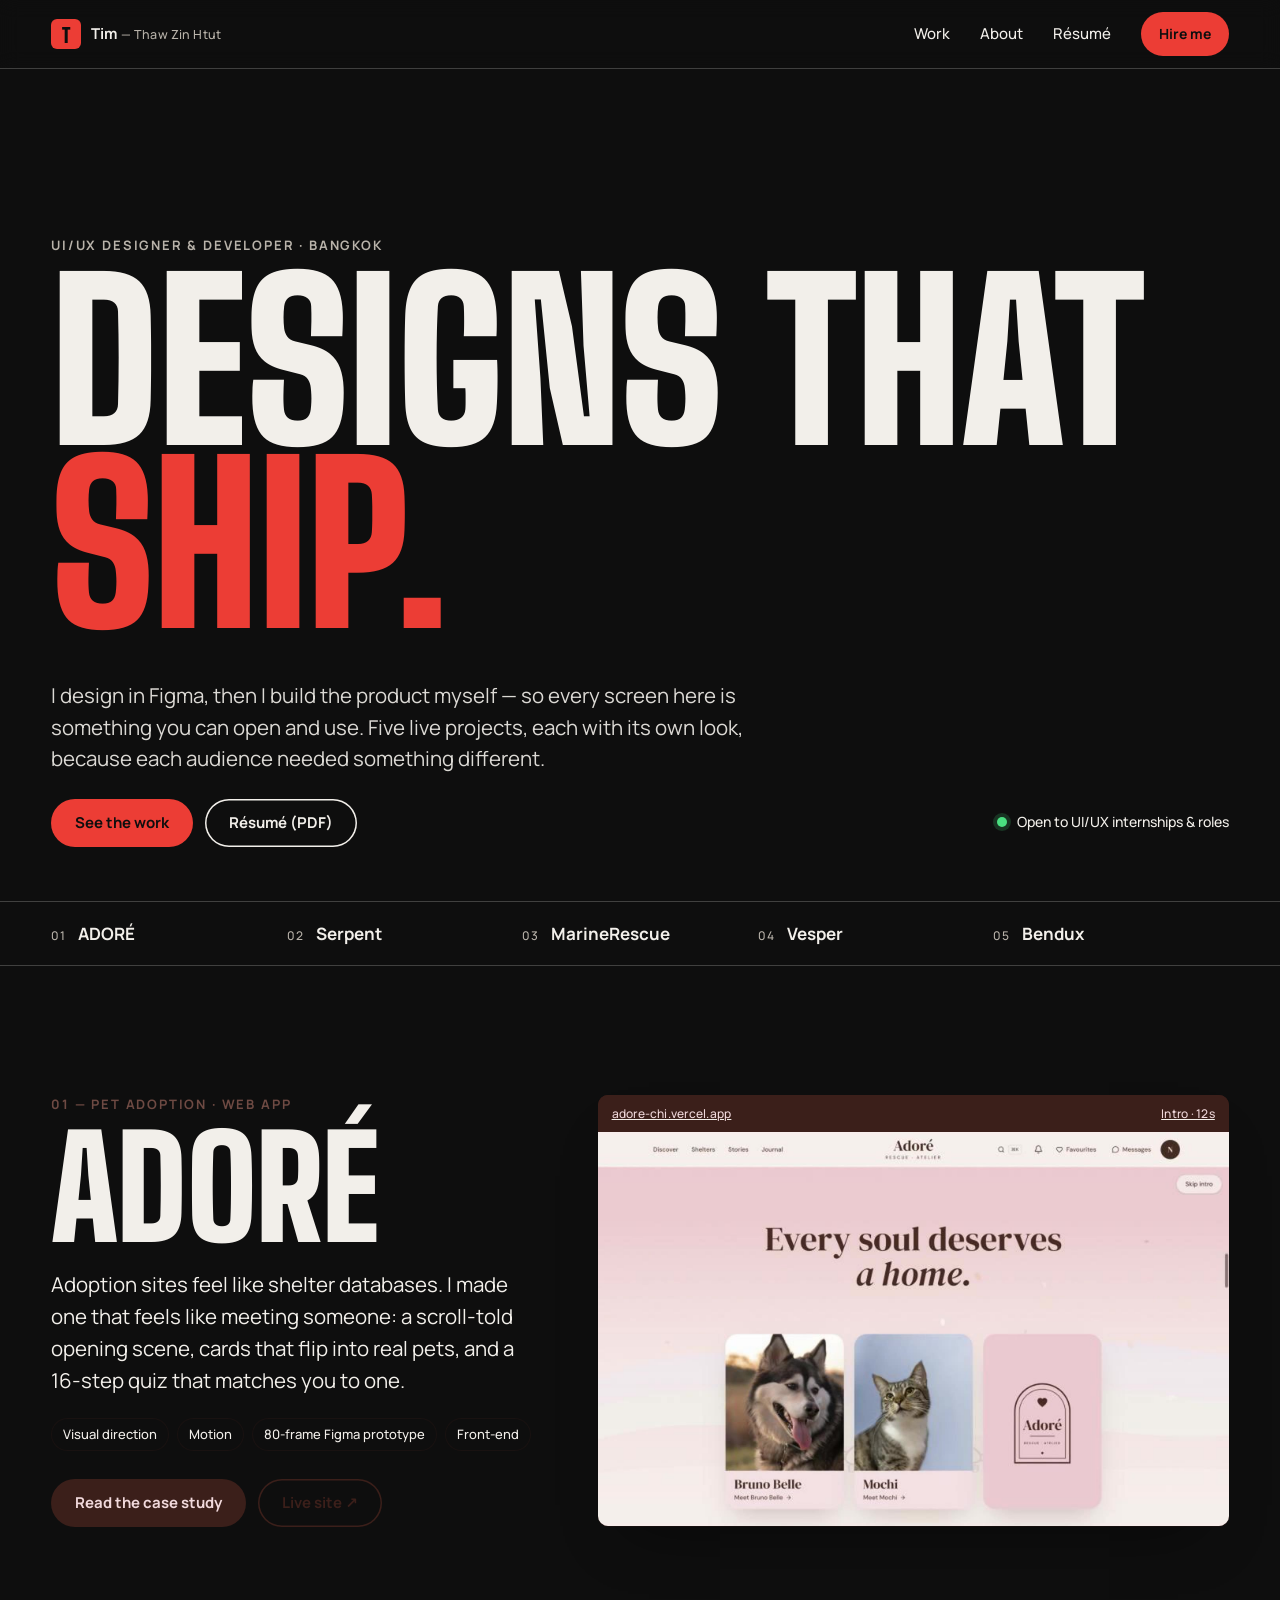
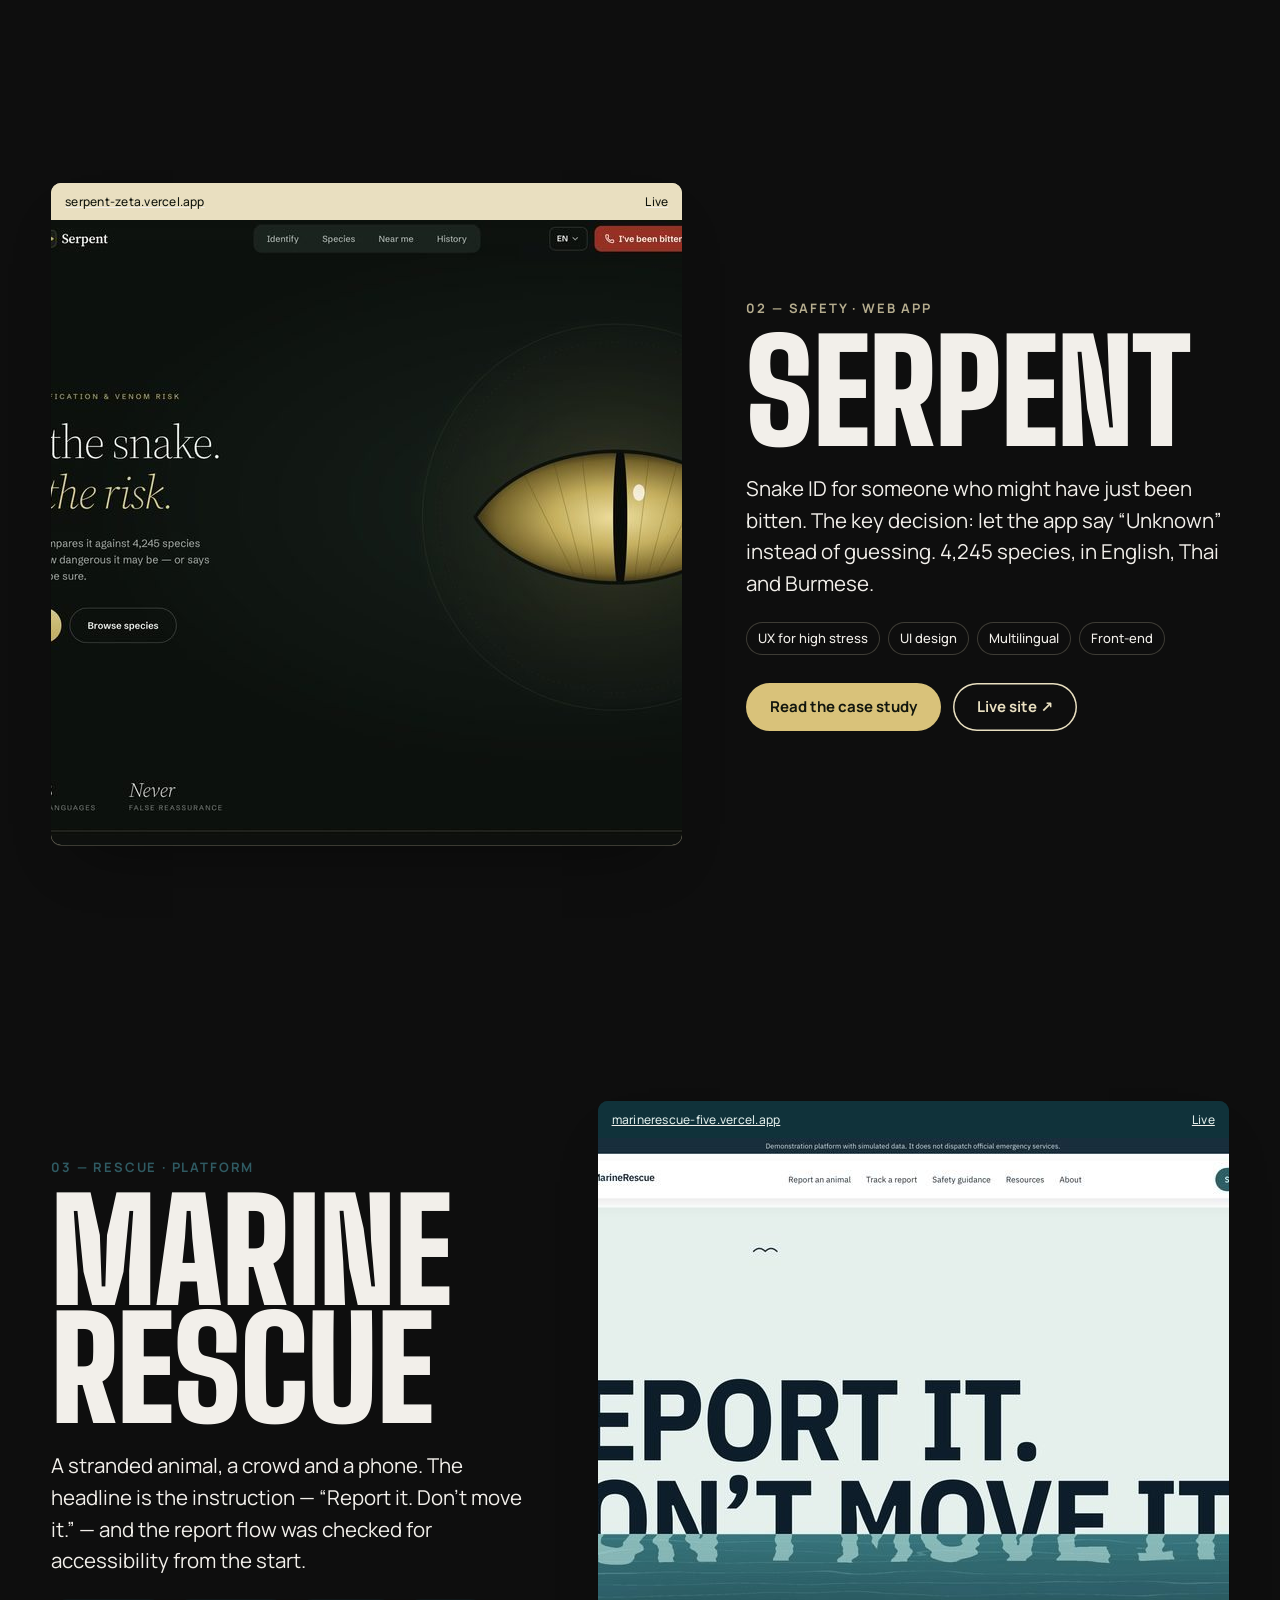
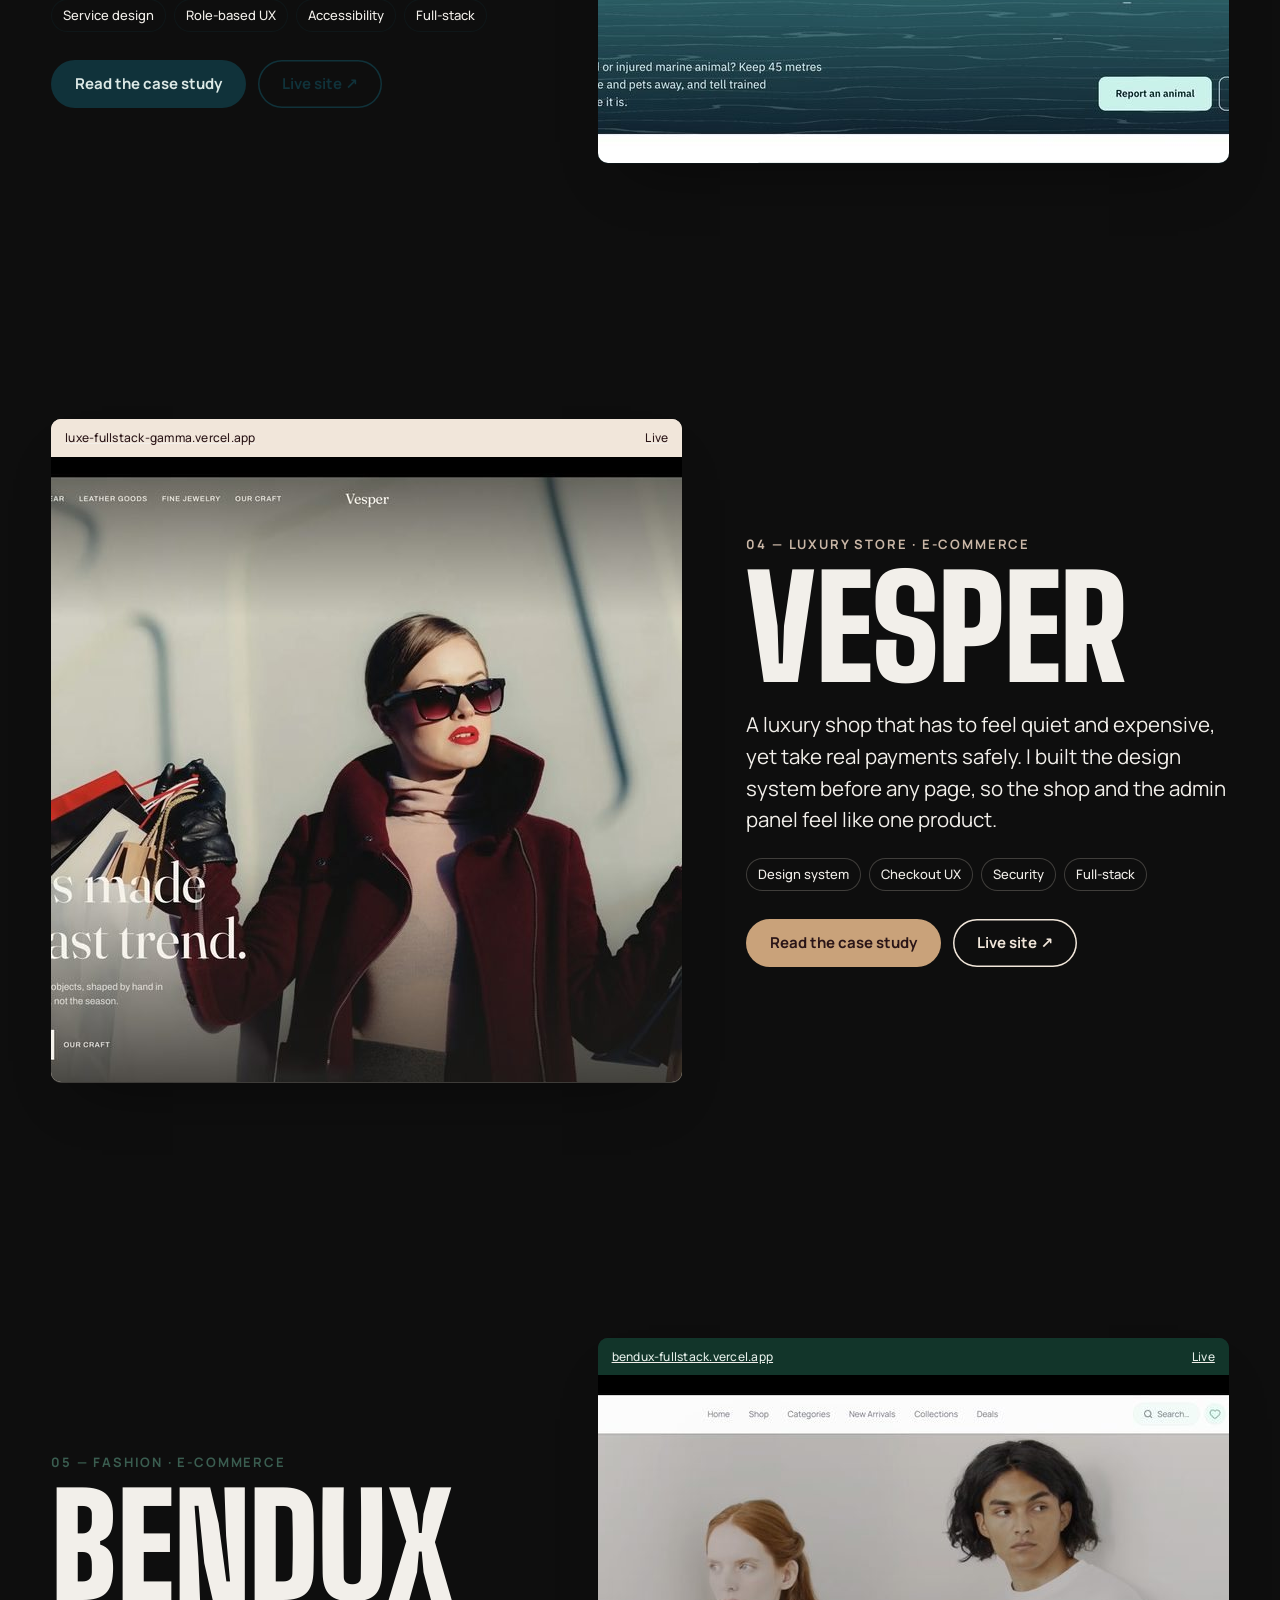
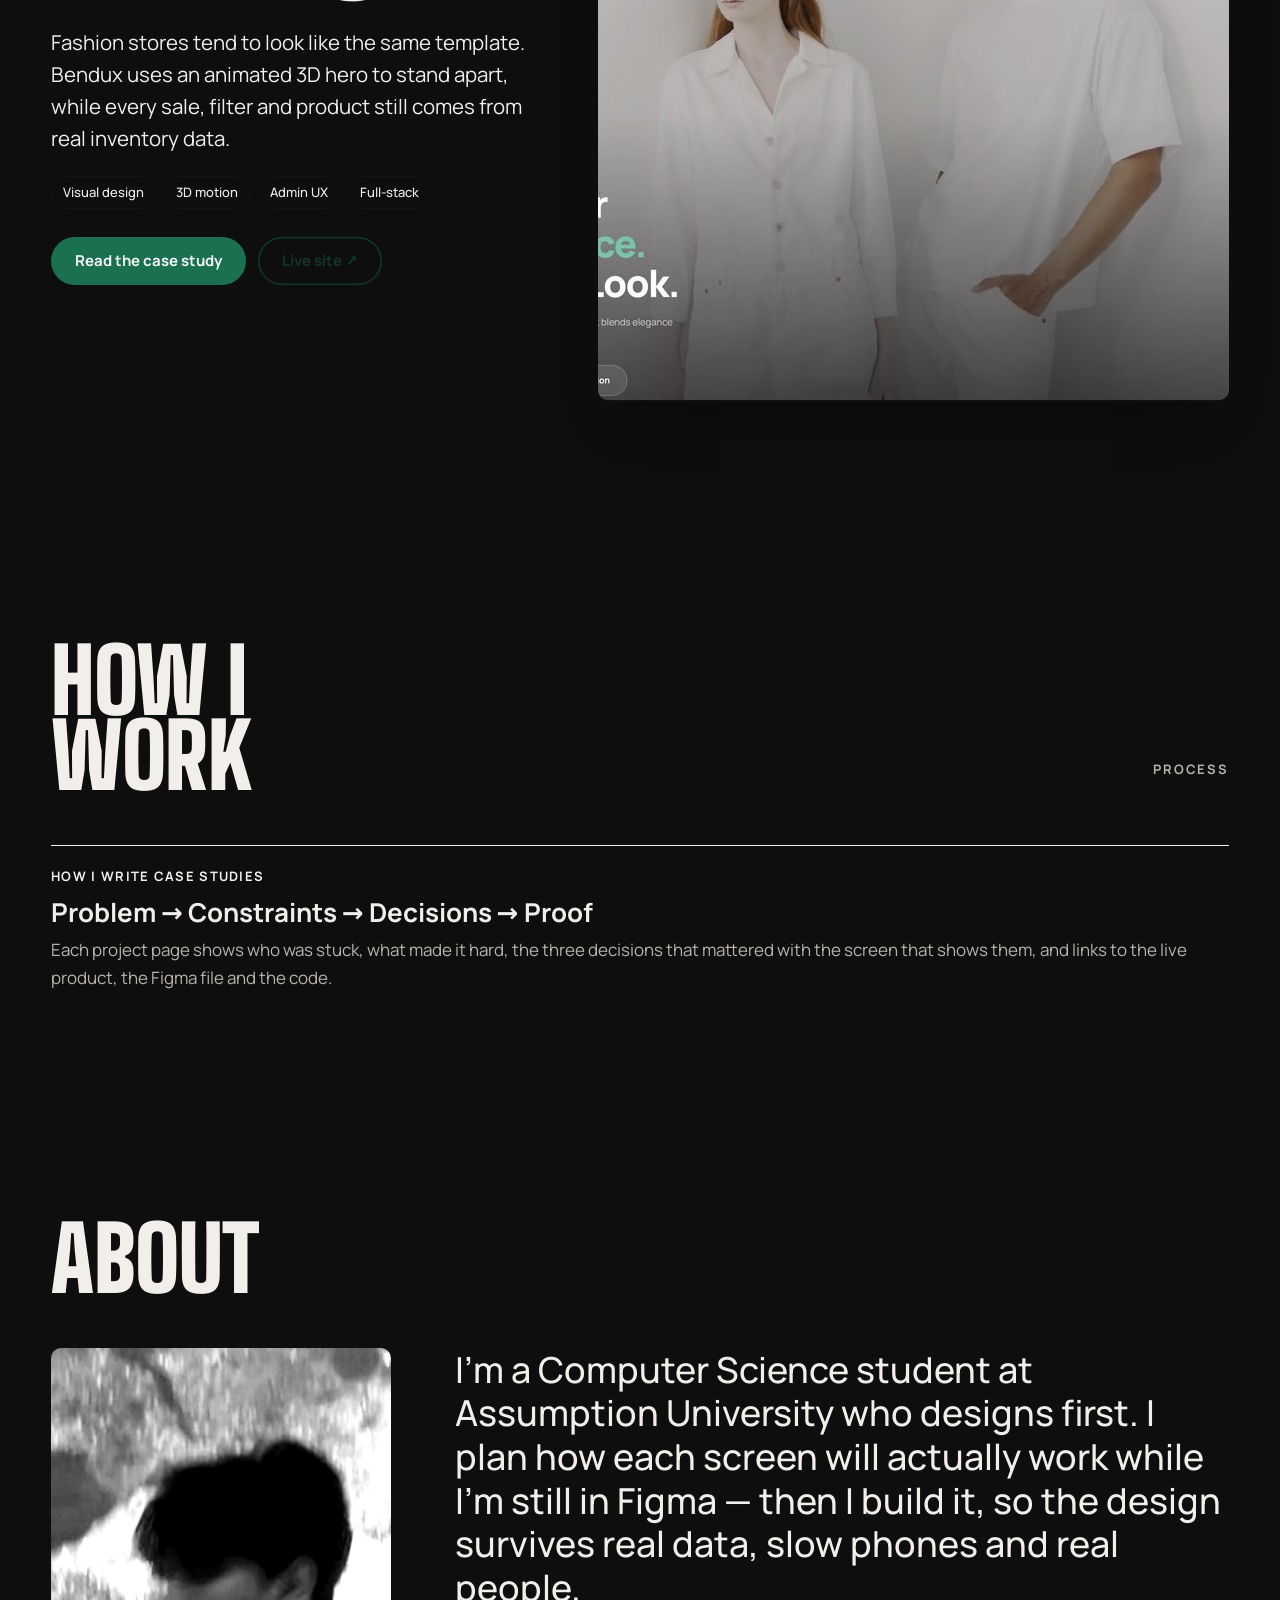
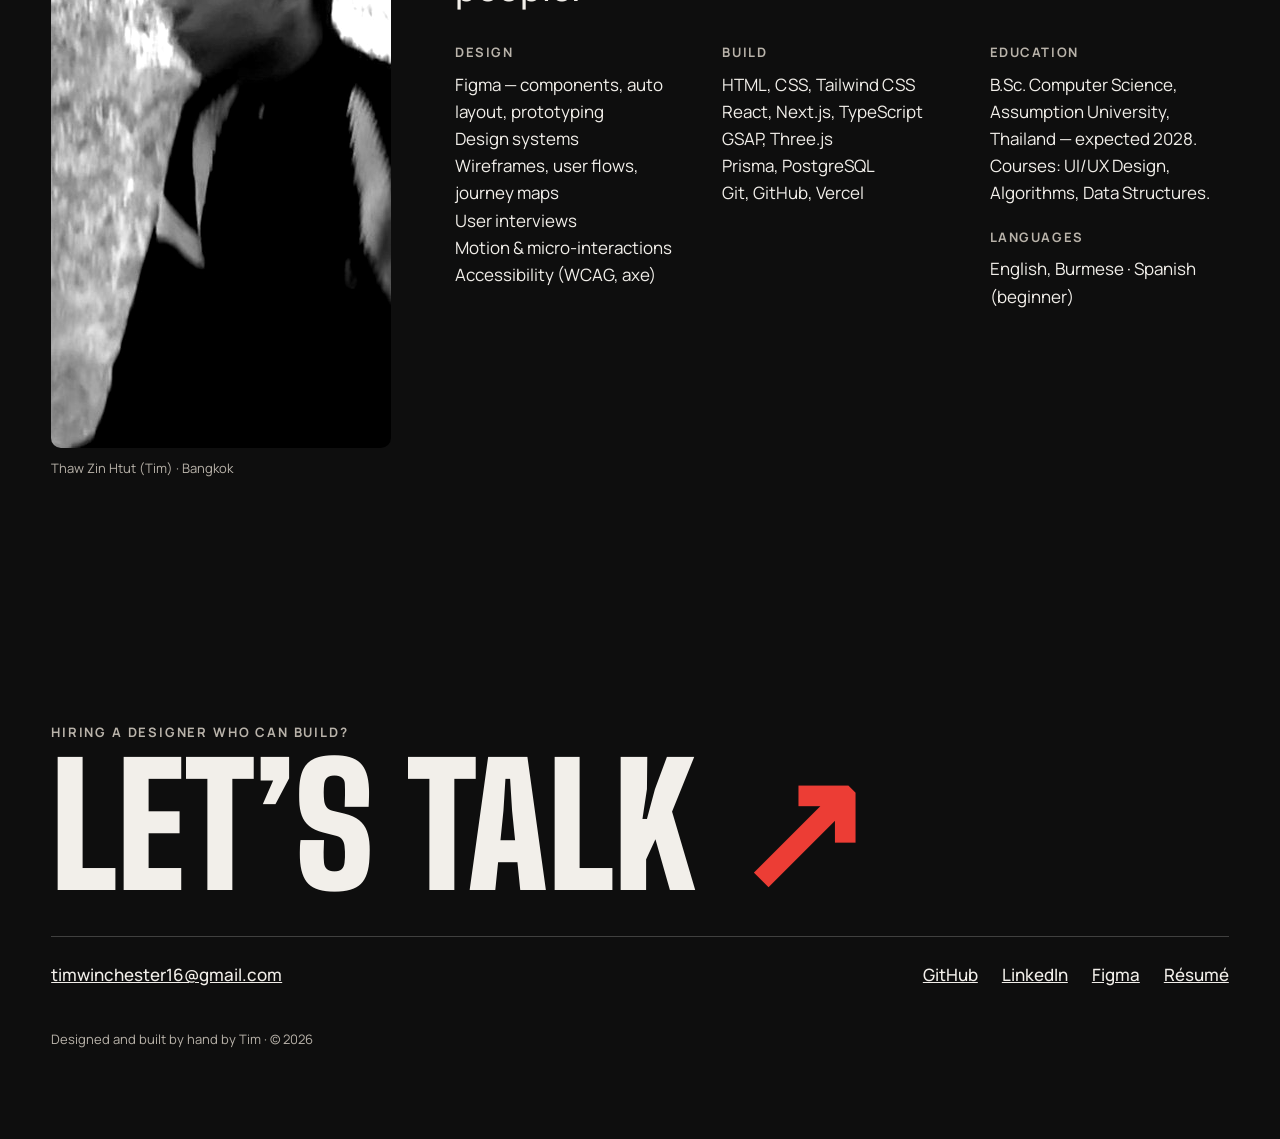
==== commit 8c7506c6: "Remove Margin and CareAid cards from home page Co-Authored-By: Claude Opus 5.5 <noreply@anthropic.co" ====
--- a/index.html
+++ b/index.html
@@ -143,18 +143,8 @@
 
 <section class="band section t-dark" data-theme="t-dark" aria-labelledby="also">
   <div class="wrap">
-    <div class="section-head reveal"><h2 id="also" class="display">Also on<br>the wall</h2><p class="kicker">Research &amp; concept work</p></div>
+    <div class="section-head reveal"><h2 id="also" class="display">How I<br>work</h2><p class="kicker">Process</p></div>
     <div class="grid">
-      <article class="card reveal">
-        <p class="meta">CareAid · Team project</p>
-        <h3>Medical donation mobile app</h3>
-        <p>User research for a UI/UX course team. I interviewed three potential users — they worried about fake campaigns, document privacy and where money goes — then used Crazy 8s, MoSCoW priorities, journey maps and Figma wireframes for donors and campaign creators.</p>
-      </article>
-      <article class="card reveal">
-        <p class="meta">Margin · In progress</p>
-        <h3>Social app for creative people</h3>
-        <p>Information architecture, user flows and high-fidelity screens. A “liquid glass” look with an animated mobile tab bar — and two planned features cut because they added clutter without helping anyone.</p>
-      </article>
       <article class="card reveal">
         <p class="meta">How I write case studies</p>
         <h3>Problem → Constraints → Decisions → Proof</h3>
